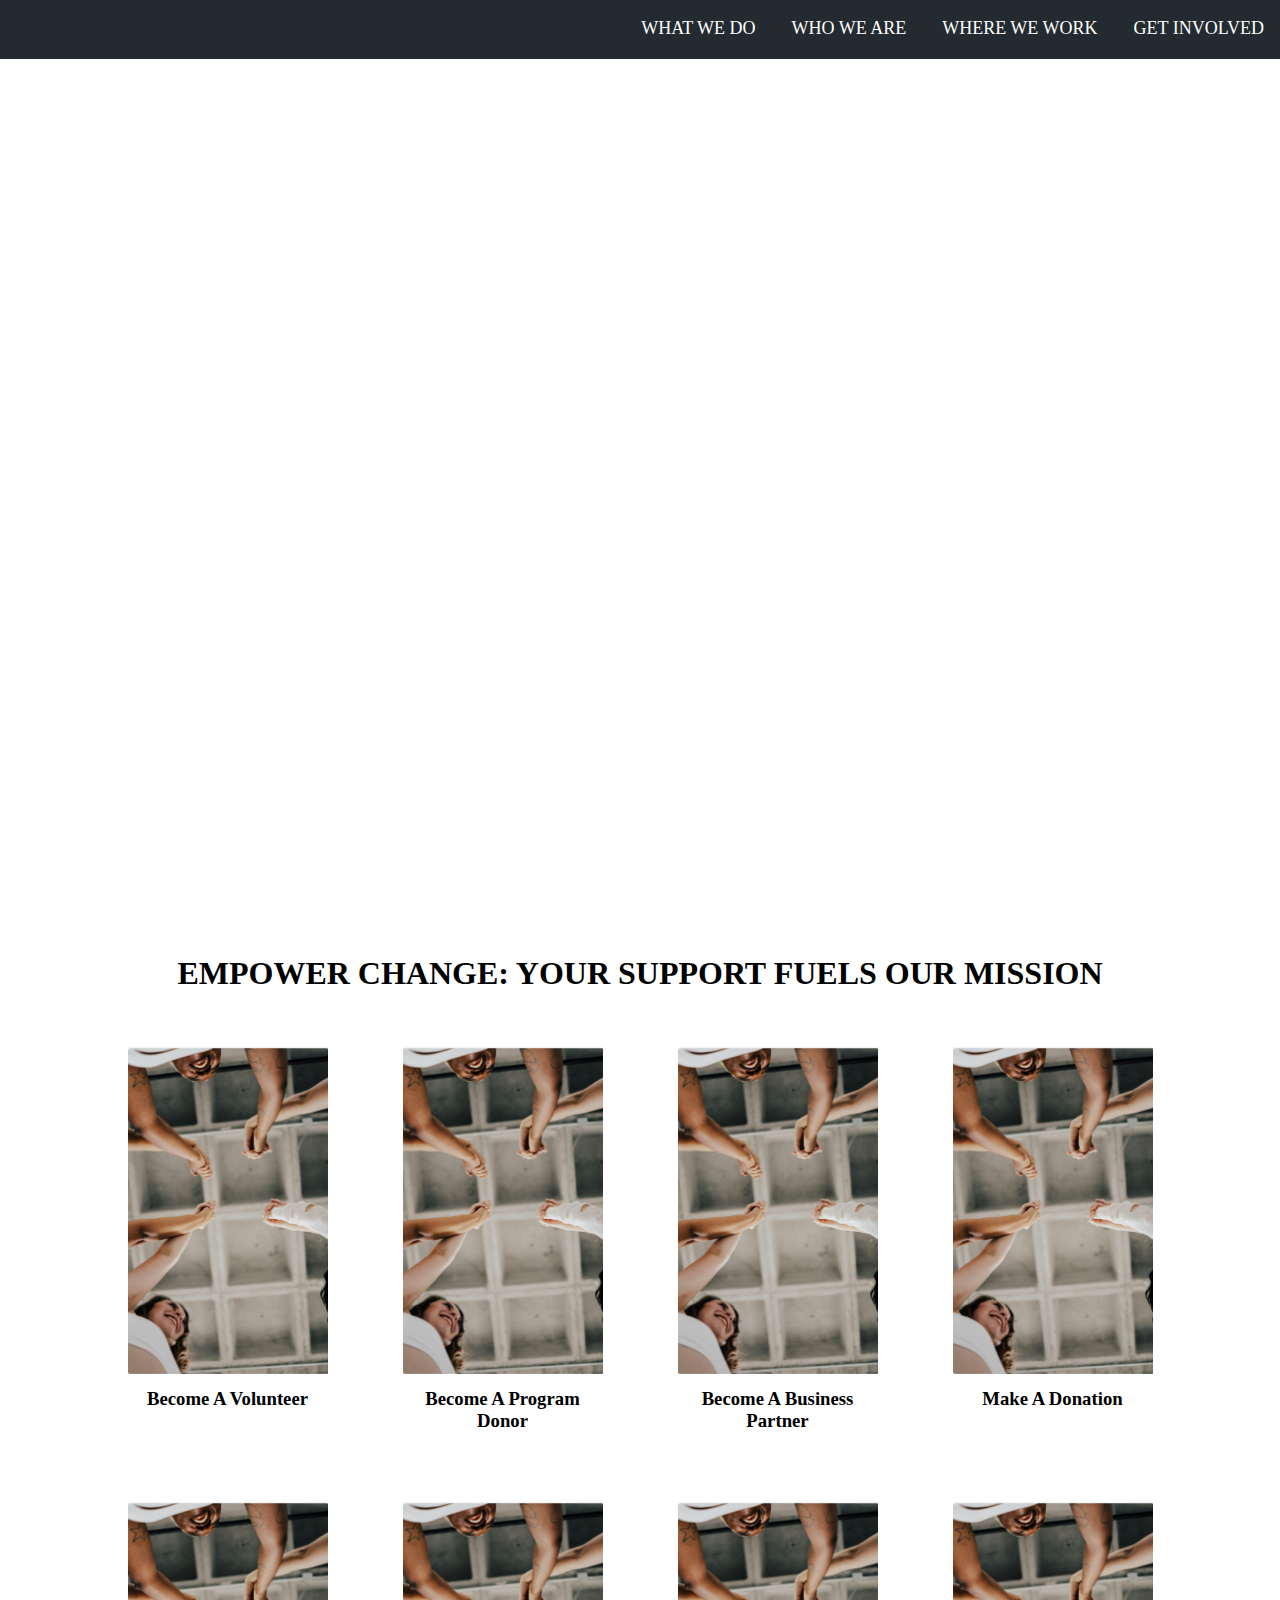
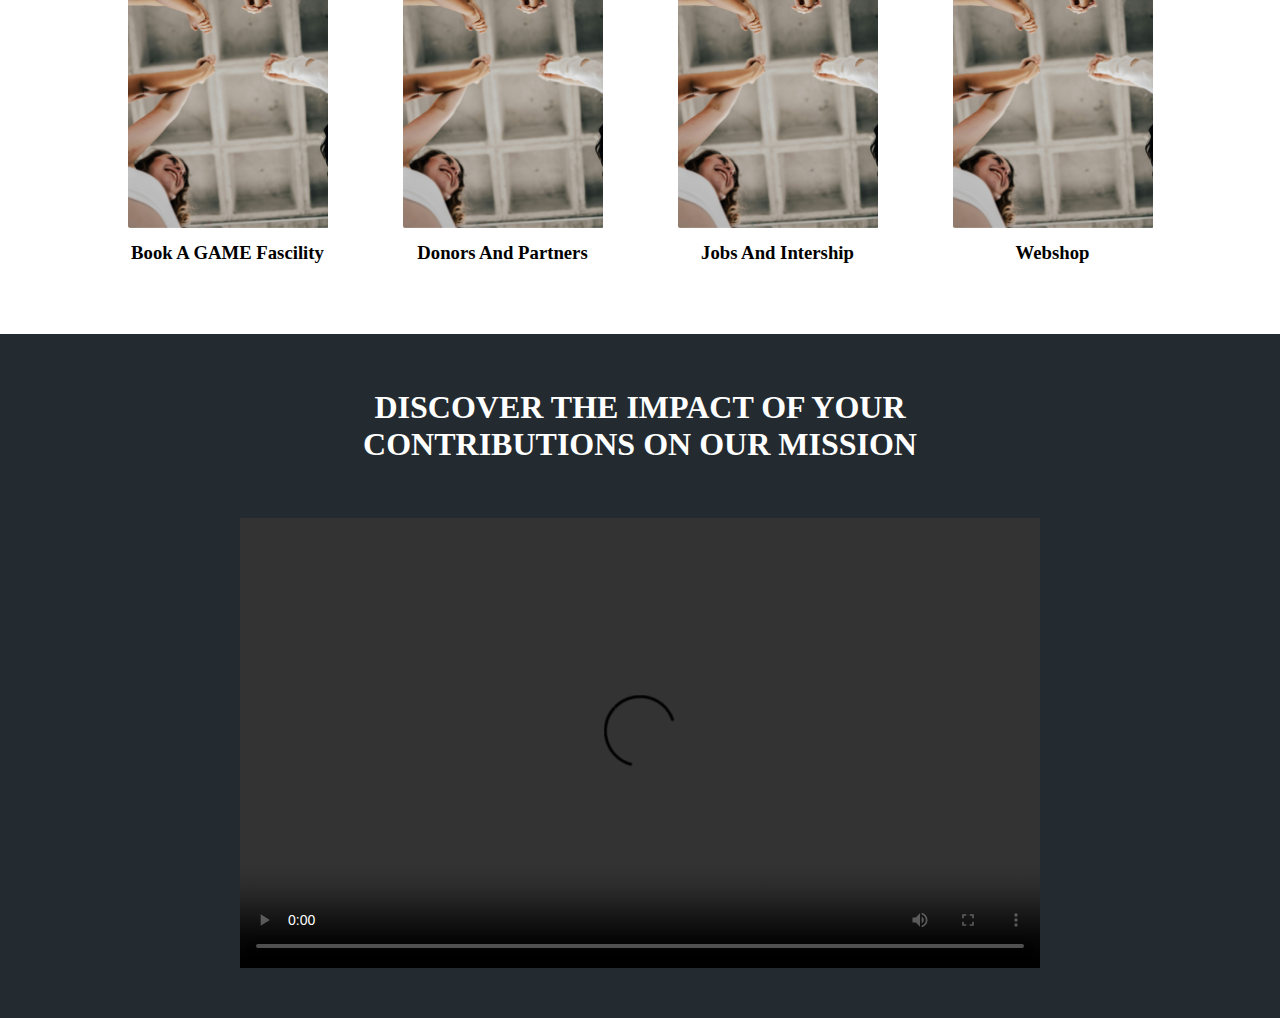
==== get-involved.html @ ceb7bb9d "kommenterer og organisering" ====
<!DOCTYPE html>
<html lang="en">
<head>
    <meta charset="UTF-8">
    <meta name="viewport" content="width=device-width, initial-scale=1.0">
    <title>Projekt 4</title>
    <link rel="stylesheet" href="styles.css">
</head>
<body>
<!--header og menubar-->
    <section class="header-bisite">
        <nav>
            <div class="nav-links" id="navLinks">
                <i class="fa fa-times"></i>
                    <ul>
                        <li><a href="index.html">WHAT WE DO</a></li>
                        <li><a>WHO WE ARE</a></li>
                        <li><a> WHERE WE WORK</a></li>
                        <li><a href="get-involved.html">GET INVOLVED</a></li>
                        
                    </ul>
           
            </div>
            <i class="fa fa-bars"></i>
        </nav>
    </section>
<!--support us-->

<h1> EMPOWER CHANGE: YOUR SUPPORT FUELS OUR MISSION</h1>

<div class="container4">

    <div class="image-wrapper">
        <a href="volunteer.html">
            <img src="img/skal-slettes.png" alt="Billede 1">
            <h3> Become A Volunteer</h3>
        </a>
    </div>
    <div class="image-wrapper">
      <img src="img/skal-slettes.png" alt="Billede 2">
      <h3> Become A Program Donor</h3>
    </div>
    <div class="image-wrapper">
      <img src="img/skal-slettes.png" alt="Billede 3">
      <h3>Become A Business Partner</h3>
    </div>
    <div class="image-wrapper">
      <img src="img/skal-slettes.png" alt="Billede 4">
      <h3>Make A Donation</h3>
    </div>
  </div>

  <div class="container4">

    <div class="image-wrapper">
      <img src="img/skal-slettes.png" alt="Billede 1">
      <h3> Book A GAME Fascility</h3>
    </div>
    <div class="image-wrapper">
      <img src="img/skal-slettes.png" alt="Billede 2">
      <h3>Donors And Partners</h3>
    </div>
    <div class="image-wrapper">
      <img src="img/skal-slettes.png" alt="Billede 3">
      <h3>Jobs And Intership</h3>
    </div>
    <div class="image-wrapper">
      <img src="img/skal-slettes.png" alt="Billede 4">
      <h3>Webshop</h3>
    </div>
  </div>

  <!--video-->

    <div class="video-box">
        <div class="text1">
            <h1>DISCOVER THE IMPACT OF YOUR CONTRIBUTIONS ON OUR MISSION</h1>
        </div> 

        <video controls autoplay loop width="800" height="450">
                  <source src="din_video.mp4" type="video/mp4">
        </video>
    </div>




</body>
---- styles.css ----
*{
    margin: 0;
    padding: 0;
}


.header {
    min-height: 100vh;
    width: 100%;
    background-image:  url(img/forsidepic.jpg);
    background-position: center;
    background-size: cover;
    position: relative;
    background-position-y: 32%; 
}  
.header-bisite {
    min-height: 100vh;
    width: 100%;
    background-image:  url(img/forsidepic.jpg);
    background-position: center;
    background-size: cover;
    position: relative;
    background-position-y: 32%; 
} 
.header-trisite {
    min-height: 100vh;
    width: 100%;
    background-image:  url(img/forsidepic.jpg);
    background-position: center;
    background-size: cover;
    position: relative;
    background-position-y: 32%; 
} 
nav{
    display: flex;
    padding: 0.8% 0 0.8% 0;
    justify-content: space-between;
    align-items: center;
    background-color: #232B30;
}
.nav-links{
    flex: 1;
    text-align: right;
}
.nav-links ul li{
    list-style: none;
    display: inline-block;
    padding: 8px 16px;
    position: relative;
}
.nav-links ul li a{
    color: white;
    text-decoration: none;
    font-size: 18px; /*--tekst-størrelse-her--*/
}
.nav-links ul li ::after{
    content:"";
    width: 0;
    height: 2px;
    background: #fff;
    display: block;
    margin: auto;
    transition: 0.5s;
}
.nav-links ul li:hover ::after{
    width: 100%;
}

.knap-box{
    width: 90%;
    color: #fff;
    position: absolute;
    top: 50%;
    left: 50%;
    transform: translate(-50%,-50%);
    text-align: center;
}
.join-us-knap{
    display: inline-block;
    text-decoration: none;
    color: white;
    border: 1px solid #232B30;
    padding: 14px 55px;
    font-size: 36px; /*--tekst-størrelse-her--*/
    background: #232B30;
    position: relative;
    cursor: pointer
}
.join-us-knap:hover{
    border: 1px solid #232B30;
    transition: 1s;
    transform: scale(1.1);
}
nav.fa{
    display: none;
}





/*--sort-kasse--*/
.container {
    width: 100%;
    height: 150px;
}
  
.sort-box {
    background-color: #232B30;
    height: 100%;
    display:inline-flex
    justify-content: center;
    align-items: center;
}
  
.grid {
    display: grid;
    grid-template-columns: repeat(4, 1fr);
    grid-gap: 2%; 
    padding: 5% 2%;
}
  
.grid-item {
    color: #fff;
    text-align: center;  
}





/*--om game--*/
.om-game{
    width: 100%;
    display: flex;
    justify-content: center;
    align-items: flex-start;
    height: 50vh;
}
  
.content {
    text-align: center;
    width: 70%;
}
  
.centered-image {
    width: 200px;
    display: block;
    margin: 20px auto 20px; 
}
  
.centered-text {
    justify-content: center;
    align-items: center;
    text-align: center;
    margin-bottom: 20px;
    
}
  
.read-more-knap{
    display: inline-block;
    text-decoration: none;
    color: white;
    border: 1px solid #232B30;
    padding: 14px 35px;
    font-size: 25px; /*--tekst-størrelse-her--*/
    background: #232B30;
    position: relative;
    cursor: pointer;
    

}
.read-more-knap:hover{
    border: 1px solid #232B30;
    transition: 1s;
    transform: scale(1.1);
}




/*--seperations-linje--*/
.separator-line {
    border-top: 2px solid #232B30;
    width: 80%;
    margin: 20px auto; /* Juster margenen efter behov */
}



/*--GAME FIGHTS FOR--*/


h1 {
  text-align: center; /* Centrerer teksten vandret */
  margin-top: 35px; /* Juster topmargenen efter behov */
  margin-bottom: 35px;

}

.container2 {
    display: flex;
    justify-content: center;
    margin-left: 90px;
    margin-right: 90px;
}
  
.image-wrapper {
    width: 80%; 
    max-width: 200px; 
    text-align: center;
    margin: 0 auto; 
}
.image-wrapper a {
    text-decoration: none;
    color: inherit; 
  }
.image-wrapper img {
    width: 100%; 
    height: auto; 
}
  
.image-wrapper h3 {
    margin-top: 10px; 
}




/*--want to support game--*/

.container3 {
    background-color: #232B30;
    text-align: center;
}
  
h1 {
    margin: 20px 0; 
    padding: 35px;
}
  
.columns {
    display: flex;
    justify-content: center; 
}
  
.column {
    flex-grow: 1; 
    display: flex;
    flex-direction: column;
}
  
.box {
    flex-grow: 1; 
    height: 100px;
    color: #fff;
    margin: 20px;
    text-align: center;
}
  
.separator {
    margin: 0 auto;
    border: none;
    width: 80%;
    border-top: 2px solid black;
}



/*--STORIES FROM GAME--*/





/*--FRIVILLIG-PAGE--*/

.container4{
    display: flex;
    justify-content: center;
    margin-left: 90px;
    margin-right: 90px;
    padding-bottom: 70px;
}
.container5{
    display: flex;
    justify-content: center;
    margin-left: 90px;
    margin-right: 90px;
    padding-bottom: 70px;
}
.image-wrapper1 {
    width: 80%; 
    max-width: 200px; 
    text-align: center;
    margin-left: 35px; 
    margin-right: 35px;
}
  
.image-wrapper1 img {
    width: 100%; 
    height: auto; 
}
  
.image-wrapper1 h3 {
    margin-top: 10px; 
}





/*--Video--*/
.video-box {
    position: relative; 
    width: 100%;
    height: 100%; 
    background-color: #232B30;
    display: flex;
    flex-direction: column;
    justify-content: center; 
    align-items: center; 
  }
  
.text1{
    width: 50%;
    color: #fff;

}
  
  video {
    max-width: 100%; 
    max-height: 80%; 
    margin-bottom: 50px;
}







/*--footer--*/
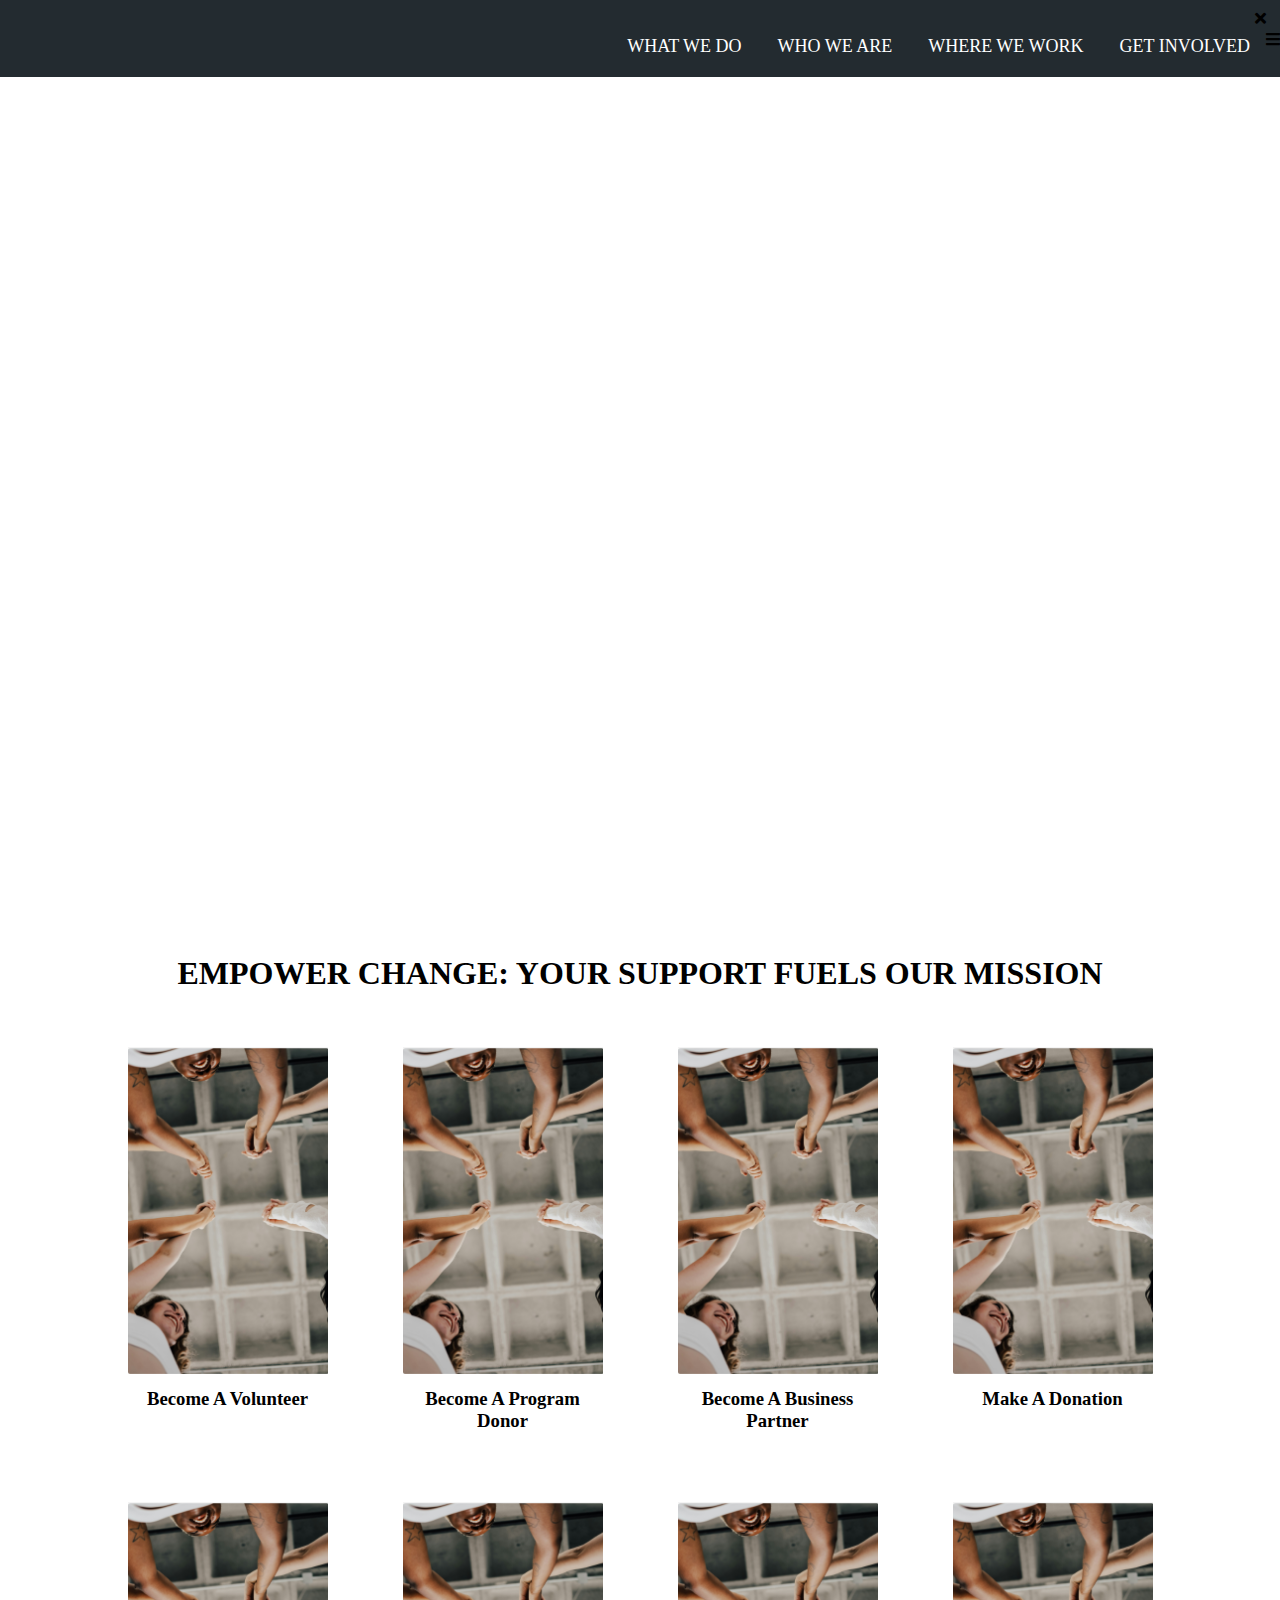
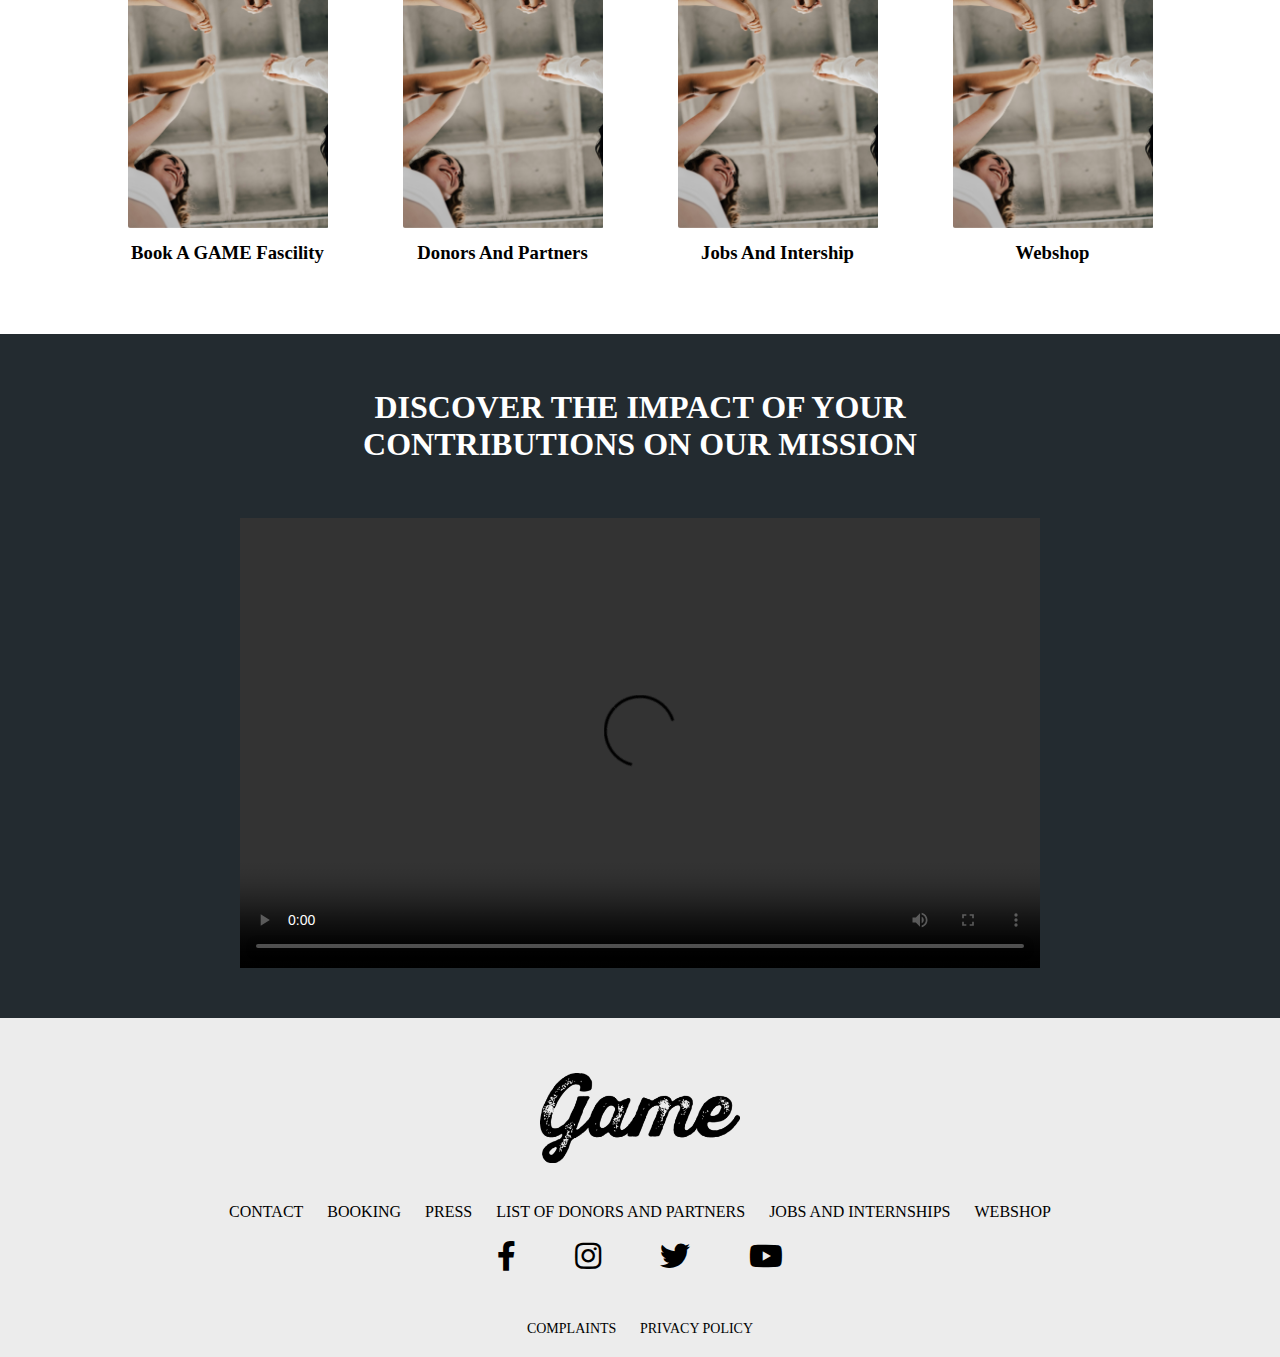
==== commit eeda2487: "tilføjelse af footer" ====
--- a/get-involved.html
+++ b/get-involved.html
@@ -4,6 +4,7 @@
     <meta charset="UTF-8">
     <meta name="viewport" content="width=device-width, initial-scale=1.0">
     <title>Projekt 4</title>
+    <link rel="stylesheet" href="https://cdnjs.cloudflare.com/ajax/libs/font-awesome/5.15.4/css/all.min.css">
     <link rel="stylesheet" href="styles.css">
 </head>
 <body>
@@ -83,6 +84,36 @@
     </div>
 
 
+<!--Footer-->
+<footer>
+  <div class="footer">
+      <img src="img/logo-black.png" alt="logo" class="centered-image">
+  </div>
+  <nav1>
+    <ul>
+      <li><a href="#">CONTACT</a></li>
+      <li><a href="#">BOOKING</a></li>
+      <li><a href="#">PRESS</a></li>
+      <li><a href="#">LIST OF DONORS AND PARTNERS</a></li>
+      <li><a href="#">JOBS AND INTERNSHIPS</a></li>
+      <li><a href="#">WEBSHOP</a></li>
+    </ul>
+  </nav1>
+
+  <div class="social-icons">
+    <a href="#"><i class="fab fa-facebook-f"></i></a>
+    <a href="#"><i class="fab fa-instagram"></i></a>
+    <a href="#"><i class="fab fa-twitter"></i></a>
+    <a href="#"><i class="fab fa-youtube"></i></a>
+  </div>
+
+  <div class="footer-text">
+    <p>COMPLAINTS <span class="spacer"></span> PRIVACY POLICY</p>
+  </div>
+
+
+</footer>
+
 
 
 </body>
--- a/styles.css
+++ b/styles.css
@@ -108,7 +108,6 @@
 .sort-box {
     background-color: #232B30;
     height: 100%;
-    display:inline-flex
     justify-content: center;
     align-items: center;
 }
@@ -267,7 +266,55 @@
 
 
 
+
+
+
+
+
+
+
+
+
+
+
+
+
+
+
+
+
+
+
+
+
 /*--STORIES FROM GAME--*/
+
+
+
+
+
+
+
+
+
+
+
+
+
+
+
+
+
+
+
+
+
+
+
+
+
+
+
 
 
 
@@ -305,6 +352,14 @@
 .image-wrapper1 h3 {
     margin-top: 10px; 
 }
+
+
+
+
+
+
+
+
 
 
 
@@ -341,3 +396,70 @@
 
 
 /*--footer--*/
+
+footer {
+    text-align: center;
+    background-color: #ECECEC;
+    padding-top: 35px;
+}
+  
+nav1 ul {
+    list-style: none;
+    padding-top: 20px;
+    margin: 0;
+}
+  
+nav1 ul li {
+    display: inline-block;
+}
+  
+nav1 ul li:not(:last-child) {
+    margin-right: 20px; 
+}
+  
+nav1 ul li a {
+    text-decoration: none;
+    color: #000; 
+}
+
+.social-icons {
+    margin-top: 20px; /* Adjust margin as needed */
+}
+  
+.social-icons a {
+    display: inline-block;
+    margin-right: 55px;
+    color: #000; 
+}
+
+.social-icons a i {
+    color: #000; 
+    font-size: 30px;
+}
+
+  
+.social-icons a:last-child {
+    margin-right: 0;
+}
+
+
+.footer-text {
+    text-align: center;
+    margin-top: 50px;
+    padding-bottom: 20px; 
+  }
+  
+  .footer-text p {
+    margin: 0;
+    font-size: 14px; /* Juster skriftstørrelsen som nødvendigt */
+  }
+  
+  .spacer {
+    margin-right: 20px; /* Juster margenen mellem ordene som nødvendigt */
+  }
+  
+
+
+
+
+
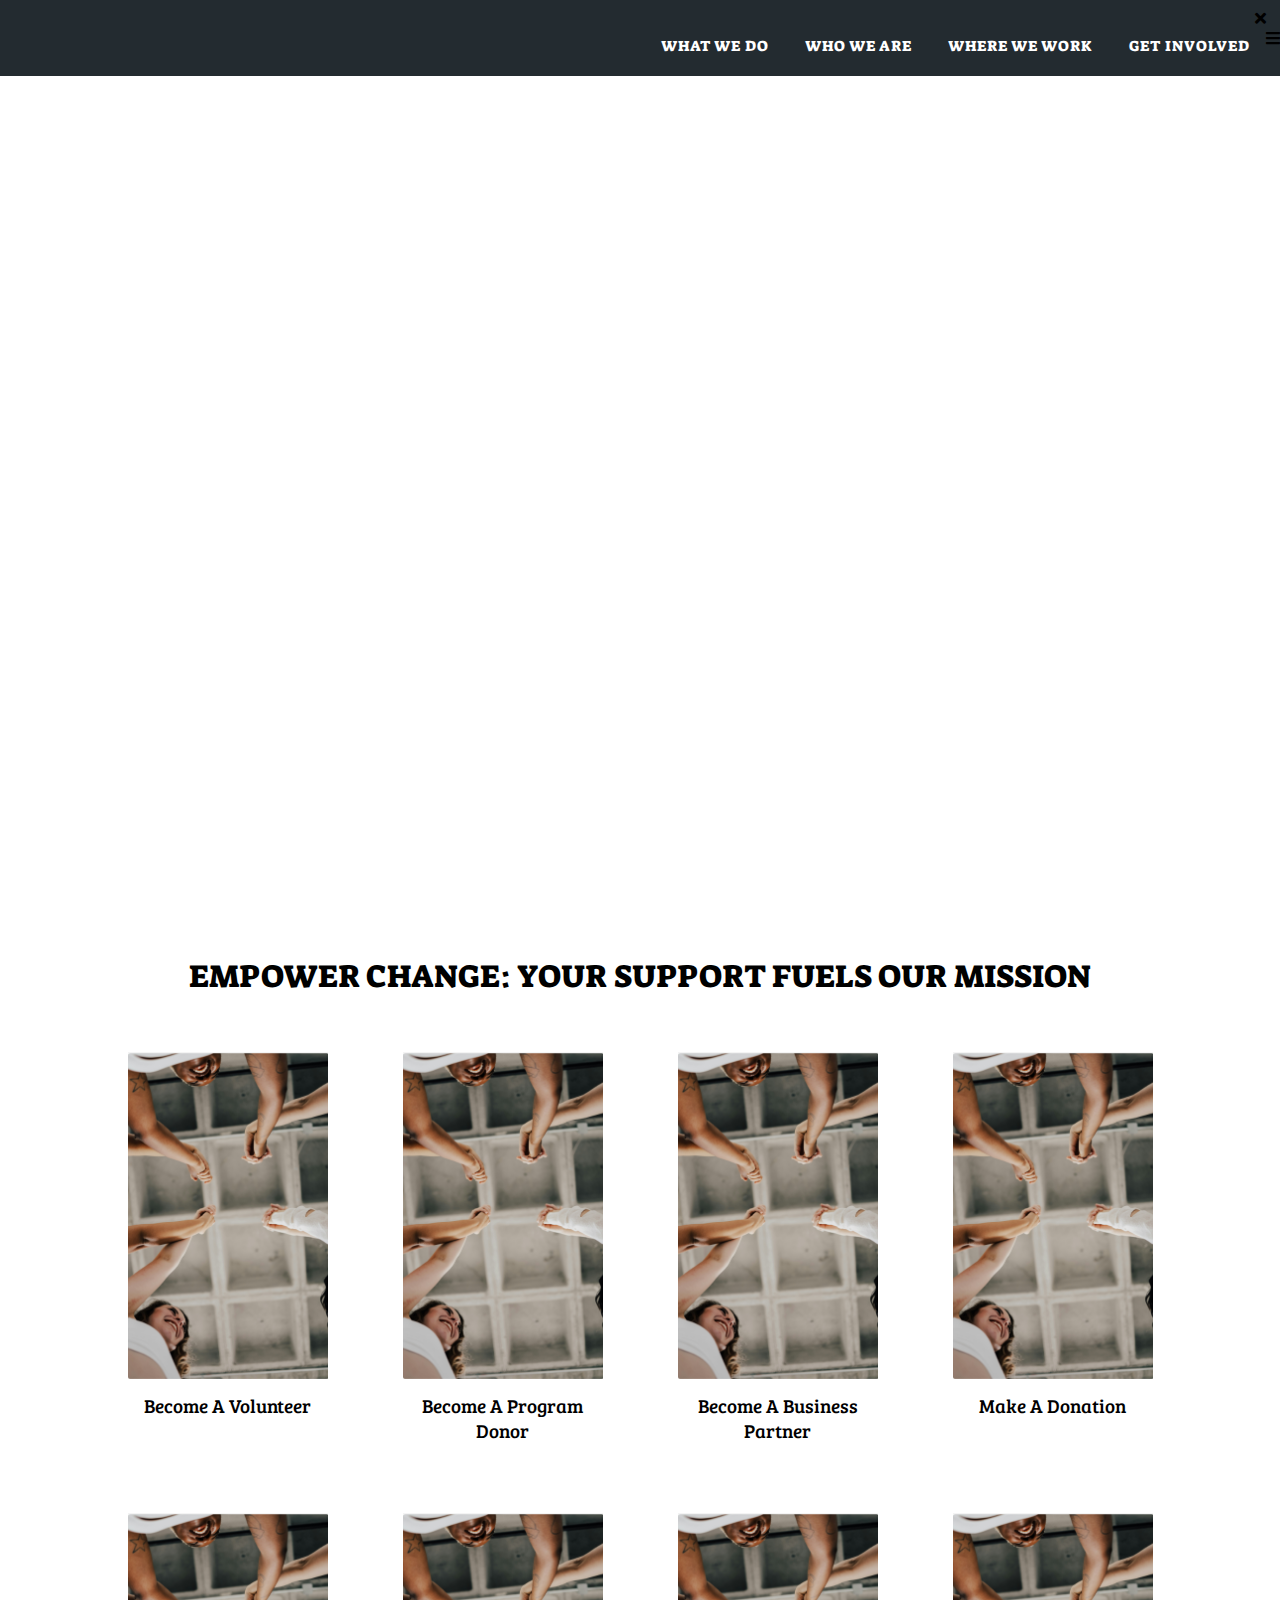
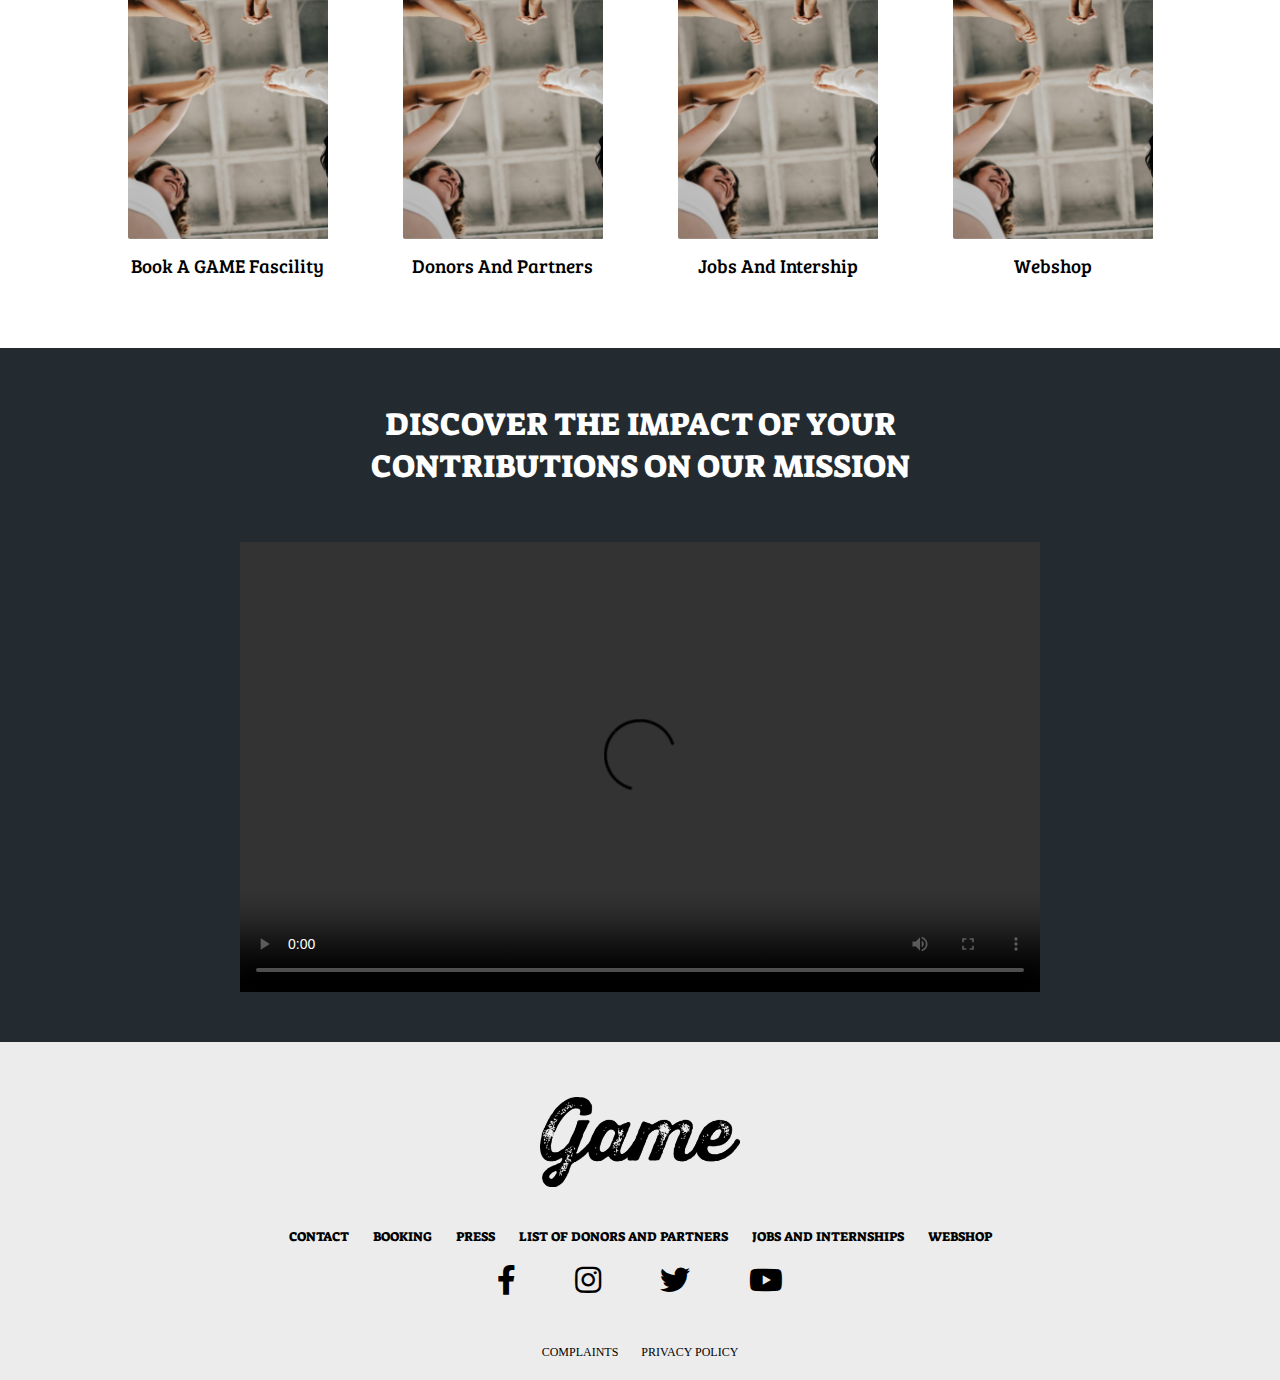
==== commit d4764e4b: "fontfamily update" ====
--- a/get-involved.html
+++ b/get-involved.html
@@ -6,6 +6,8 @@
     <title>Projekt 4</title>
     <link rel="stylesheet" href="https://cdnjs.cloudflare.com/ajax/libs/font-awesome/5.15.4/css/all.min.css">
     <link rel="stylesheet" href="styles.css">
+    <link href="https://fonts.googleapis.com/css2?family=Suez+One&display=swap" rel="stylesheet">
+    <link href="https://fonts.googleapis.com/css2?family=Bree+Serif&family=Suez+One&display=swap" rel="stylesheet">
 </head>
 <body>
 <!--header og menubar-->
--- a/styles.css
+++ b/styles.css
@@ -3,6 +3,16 @@
     padding: 0;
 }
 
+h1{
+    font-family: "Suez One", serif;
+    font-weight: 400;
+    font-style: normal;
+}
+h3 {
+    font-family: "Bree Serif", serif;
+    font-weight: 400;
+    font-style: normal;
+}
 
 .header {
     min-height: 100vh;
@@ -51,7 +61,12 @@
 .nav-links ul li a{
     color: white;
     text-decoration: none;
-    font-size: 18px; /*--tekst-størrelse-her--*/
+    font-size: 15px; /*--tekst-størrelse-her--*/
+    font-family: "Suez One", serif;
+    font-weight: 400;
+    font-style: normal;
+    letter-spacing: 1px;
+    
 }
 .nav-links ul li ::after{
     content:"";
@@ -153,6 +168,7 @@
     align-items: center;
     text-align: center;
     margin-bottom: 20px;
+    font-size: 35px;
     
 }
   
@@ -182,7 +198,8 @@
 .separator-line {
     border-top: 2px solid #232B30;
     width: 80%;
-    margin: 20px auto; /* Juster margenen efter behov */
+    margin: 130px auto; /* Juster margenen efter behov */
+    margin-bottom: 0;
 }
 
 
@@ -420,6 +437,11 @@
 nav1 ul li a {
     text-decoration: none;
     color: #000; 
+    font-family: "Suez One", serif;
+    font-weight: 400;
+    font-style: normal;
+    font-size: 13px;
+    
 }
 
 .social-icons {
@@ -451,7 +473,7 @@
   
   .footer-text p {
     margin: 0;
-    font-size: 14px; /* Juster skriftstørrelsen som nødvendigt */
+    font-size: 12px; /* Juster skriftstørrelsen som nødvendigt */
   }
   
   .spacer {
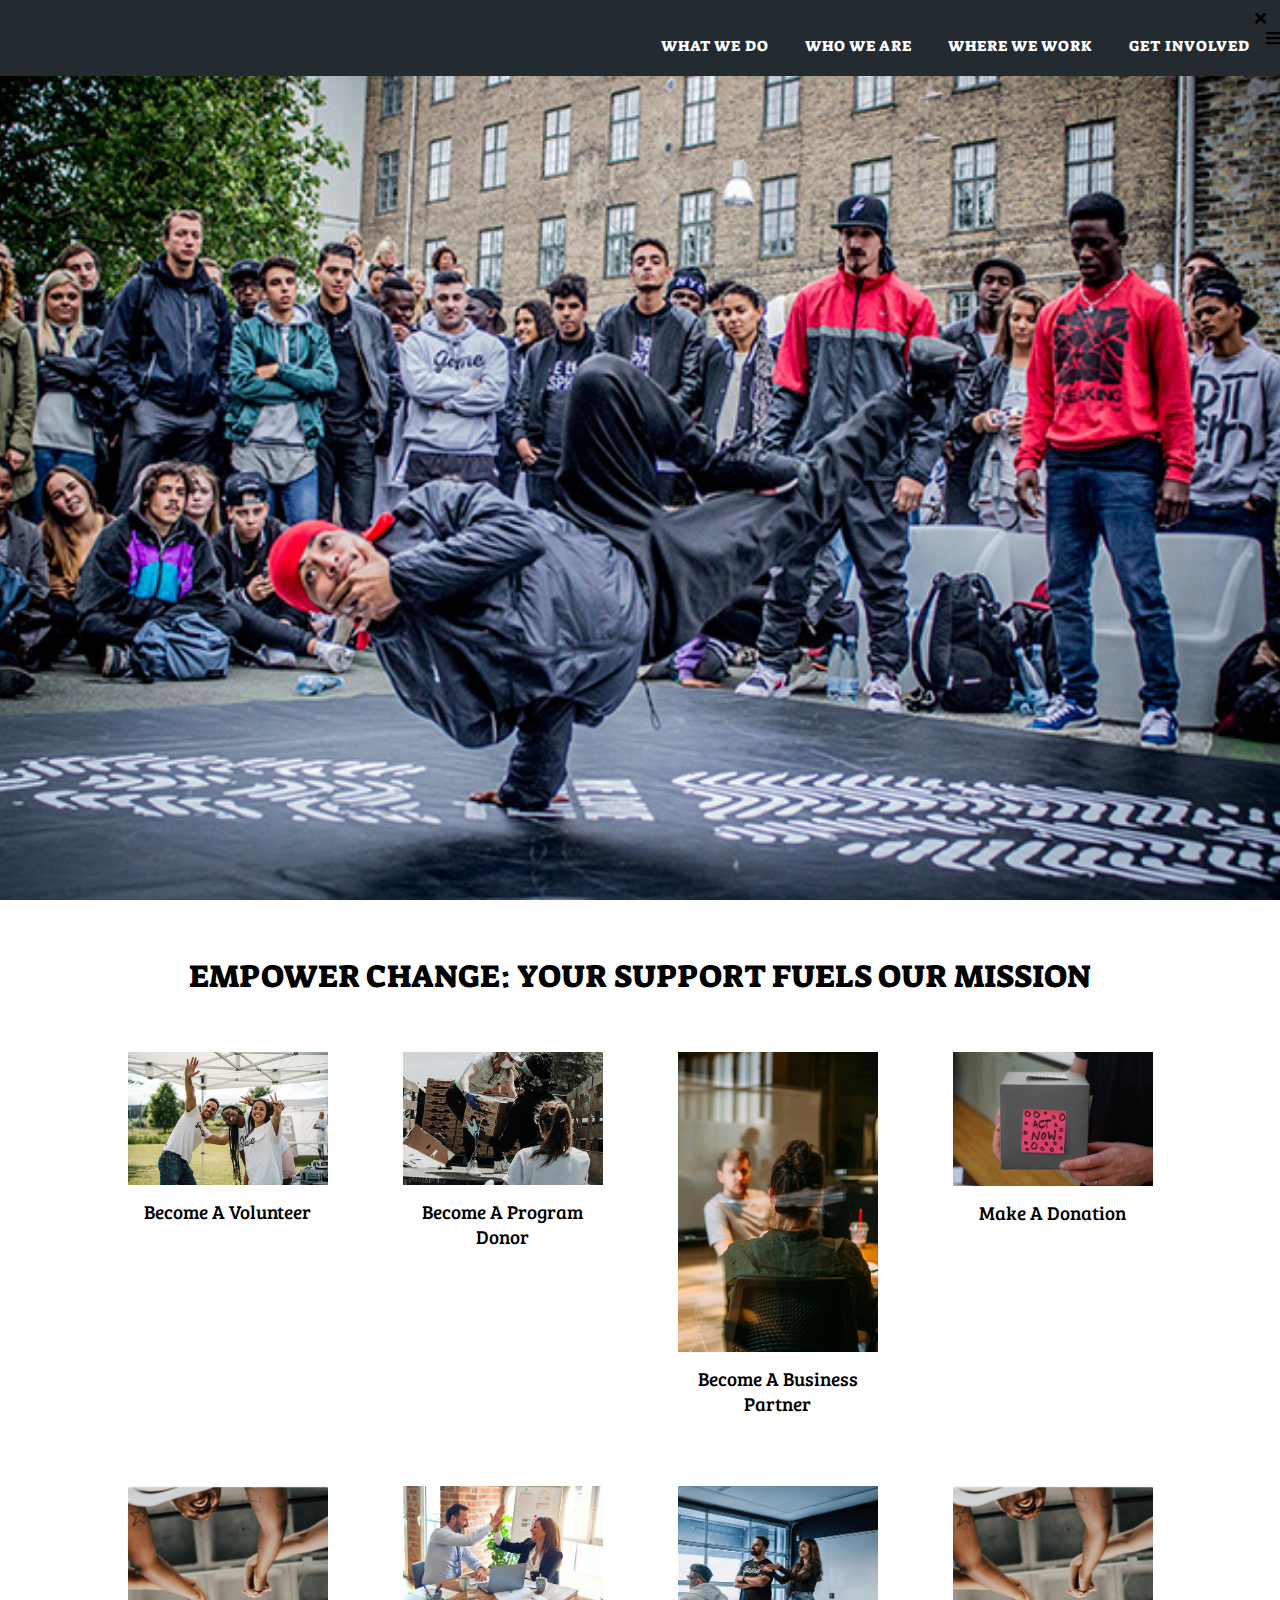
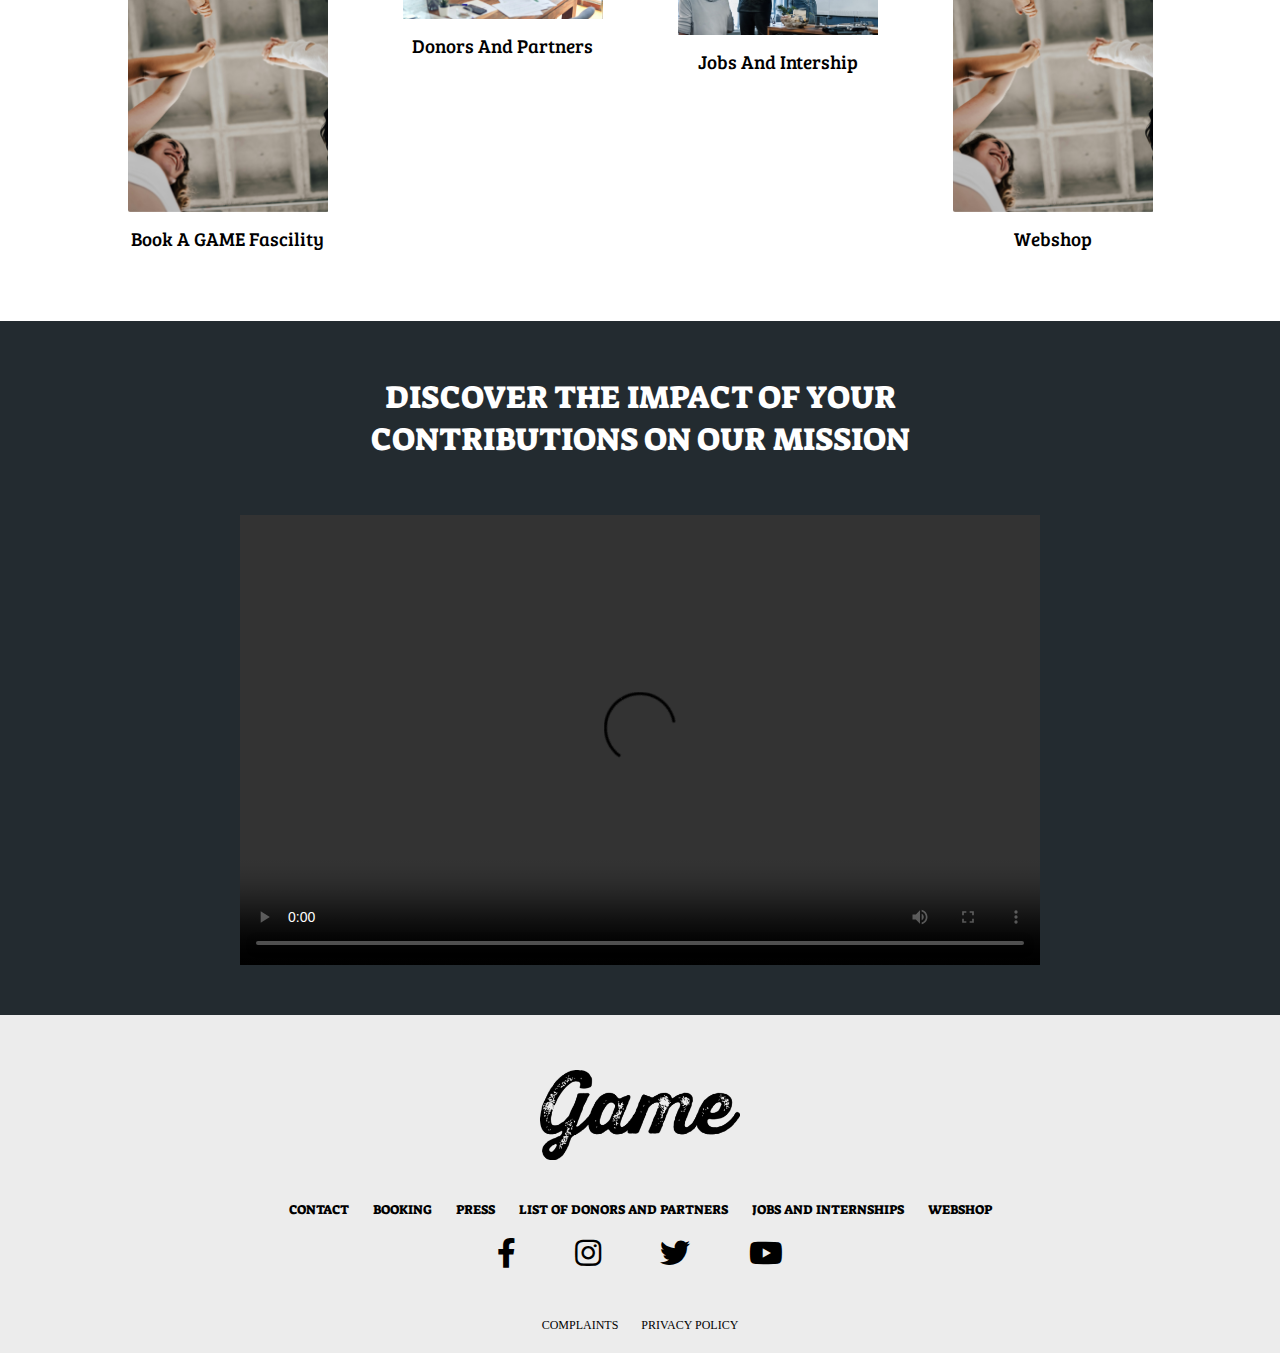
==== commit 9ab0771c: "banner images optimised" ====
--- a/get-involved.html
+++ b/get-involved.html
@@ -35,20 +35,20 @@
 
     <div class="image-wrapper">
         <a href="volunteer.html">
-            <img src="img/skal-slettes.png" alt="Billede 1">
+            <img src="img/become-volunteer.jpg" alt="Billede 1">
             <h3> Become A Volunteer</h3>
         </a>
     </div>
     <div class="image-wrapper">
-      <img src="img/skal-slettes.png" alt="Billede 2">
+      <img src="img/program-donor.jpg" alt="Billede 2">
       <h3> Become A Program Donor</h3>
     </div>
     <div class="image-wrapper">
-      <img src="img/skal-slettes.png" alt="Billede 3">
+      <img src="img/business-partner.jpg" alt="Billede 3">
       <h3>Become A Business Partner</h3>
     </div>
     <div class="image-wrapper">
-      <img src="img/skal-slettes.png" alt="Billede 4">
+      <img src="img/make-a-donation.jpg" alt="Billede 4">
       <h3>Make A Donation</h3>
     </div>
   </div>
@@ -60,11 +60,11 @@
       <h3> Book A GAME Fascility</h3>
     </div>
     <div class="image-wrapper">
-      <img src="img/skal-slettes.png" alt="Billede 2">
+      <img src="img/donors&partners.jpg" alt="Billede 2">
       <h3>Donors And Partners</h3>
     </div>
     <div class="image-wrapper">
-      <img src="img/skal-slettes.png" alt="Billede 3">
+      <img src="img/jobs&internships.jpg" alt="Billede 3">
       <h3>Jobs And Intership</h3>
     </div>
     <div class="image-wrapper">
--- a/styles.css
+++ b/styles.css
@@ -17,7 +17,7 @@
 .header {
     min-height: 100vh;
     width: 100%;
-    background-image:  url(img/forsidepic.jpg);
+    background-image:  url(img/forside-banner.jpg);
     background-position: center;
     background-size: cover;
     position: relative;
@@ -26,7 +26,7 @@
 .header-bisite {
     min-height: 100vh;
     width: 100%;
-    background-image:  url(img/forsidepic.jpg);
+    background-image:  url(img/get-involved-banner.jpg);
     background-position: center;
     background-size: cover;
     position: relative;
@@ -35,7 +35,7 @@
 .header-trisite {
     min-height: 100vh;
     width: 100%;
-    background-image:  url(img/forsidepic.jpg);
+    background-image:  url(img/become-volunteer-banner.jpg);
     background-position: center;
     background-size: cover;
     position: relative;
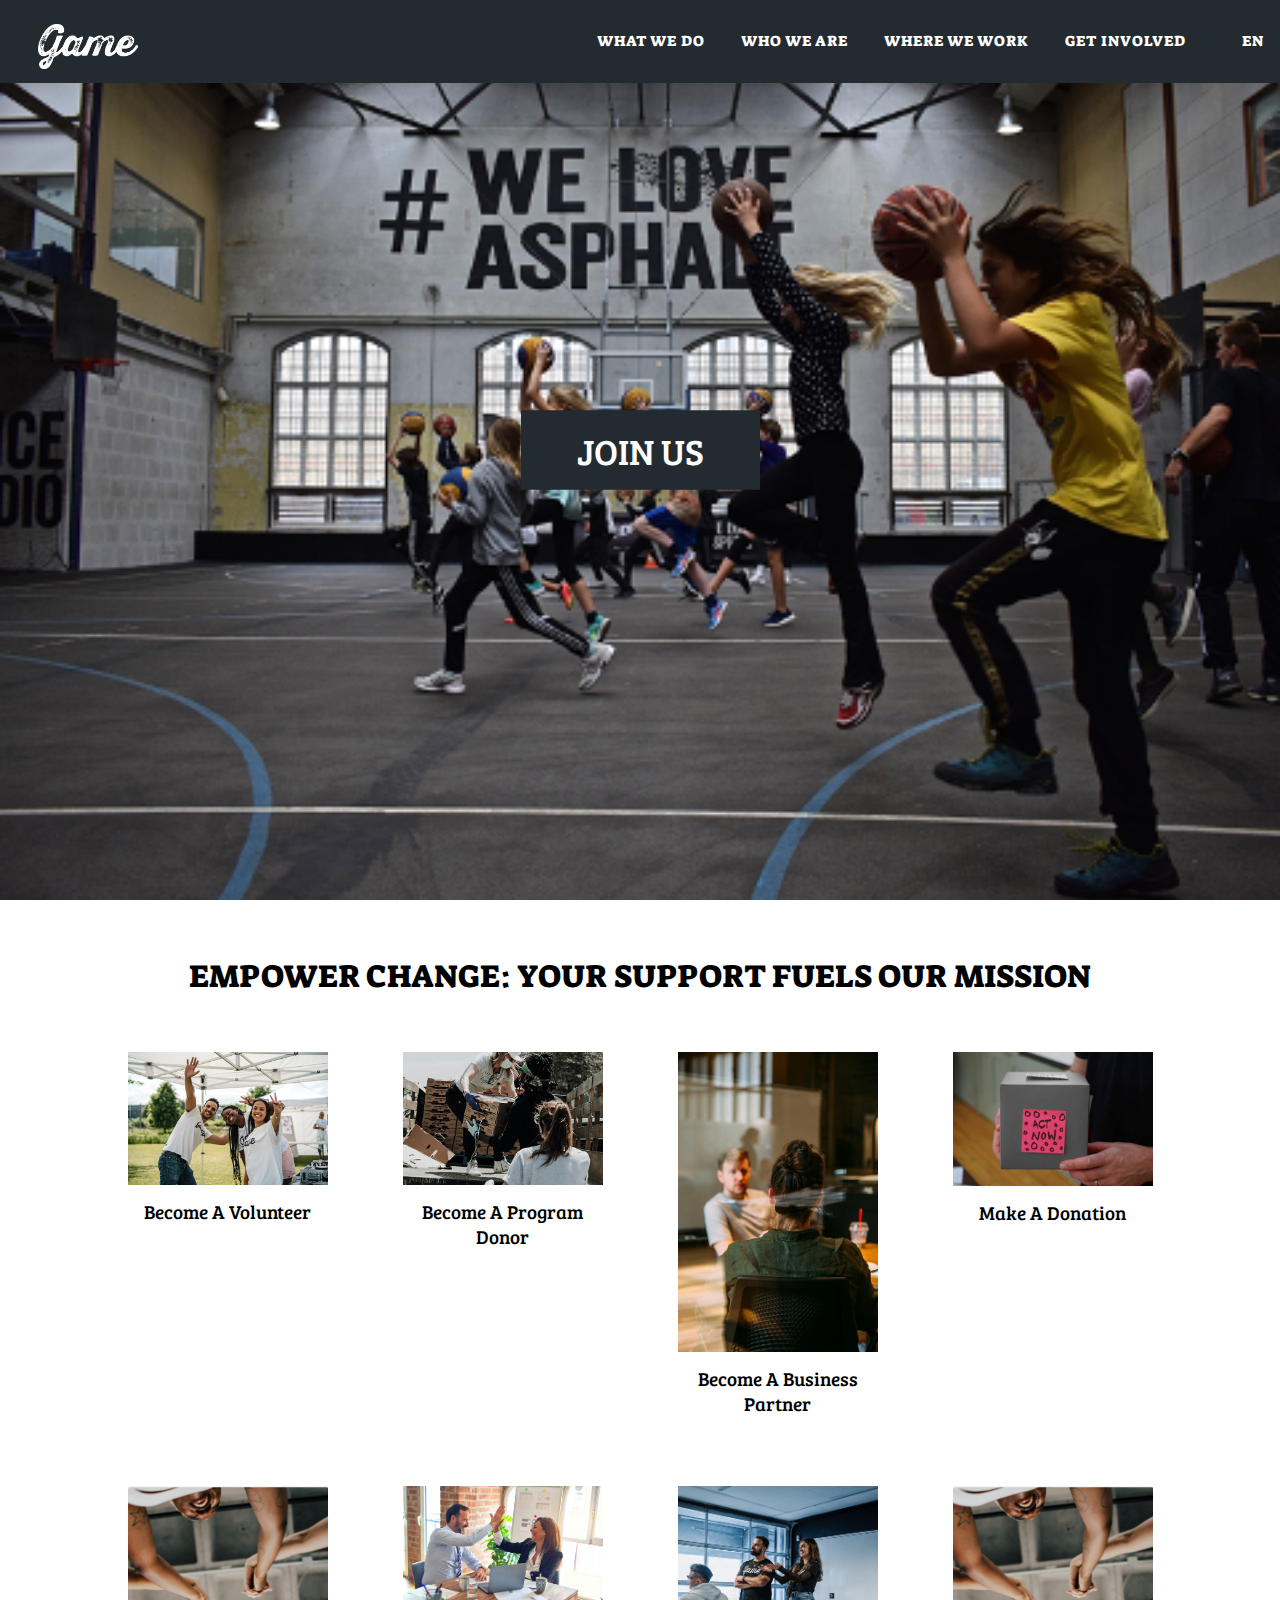
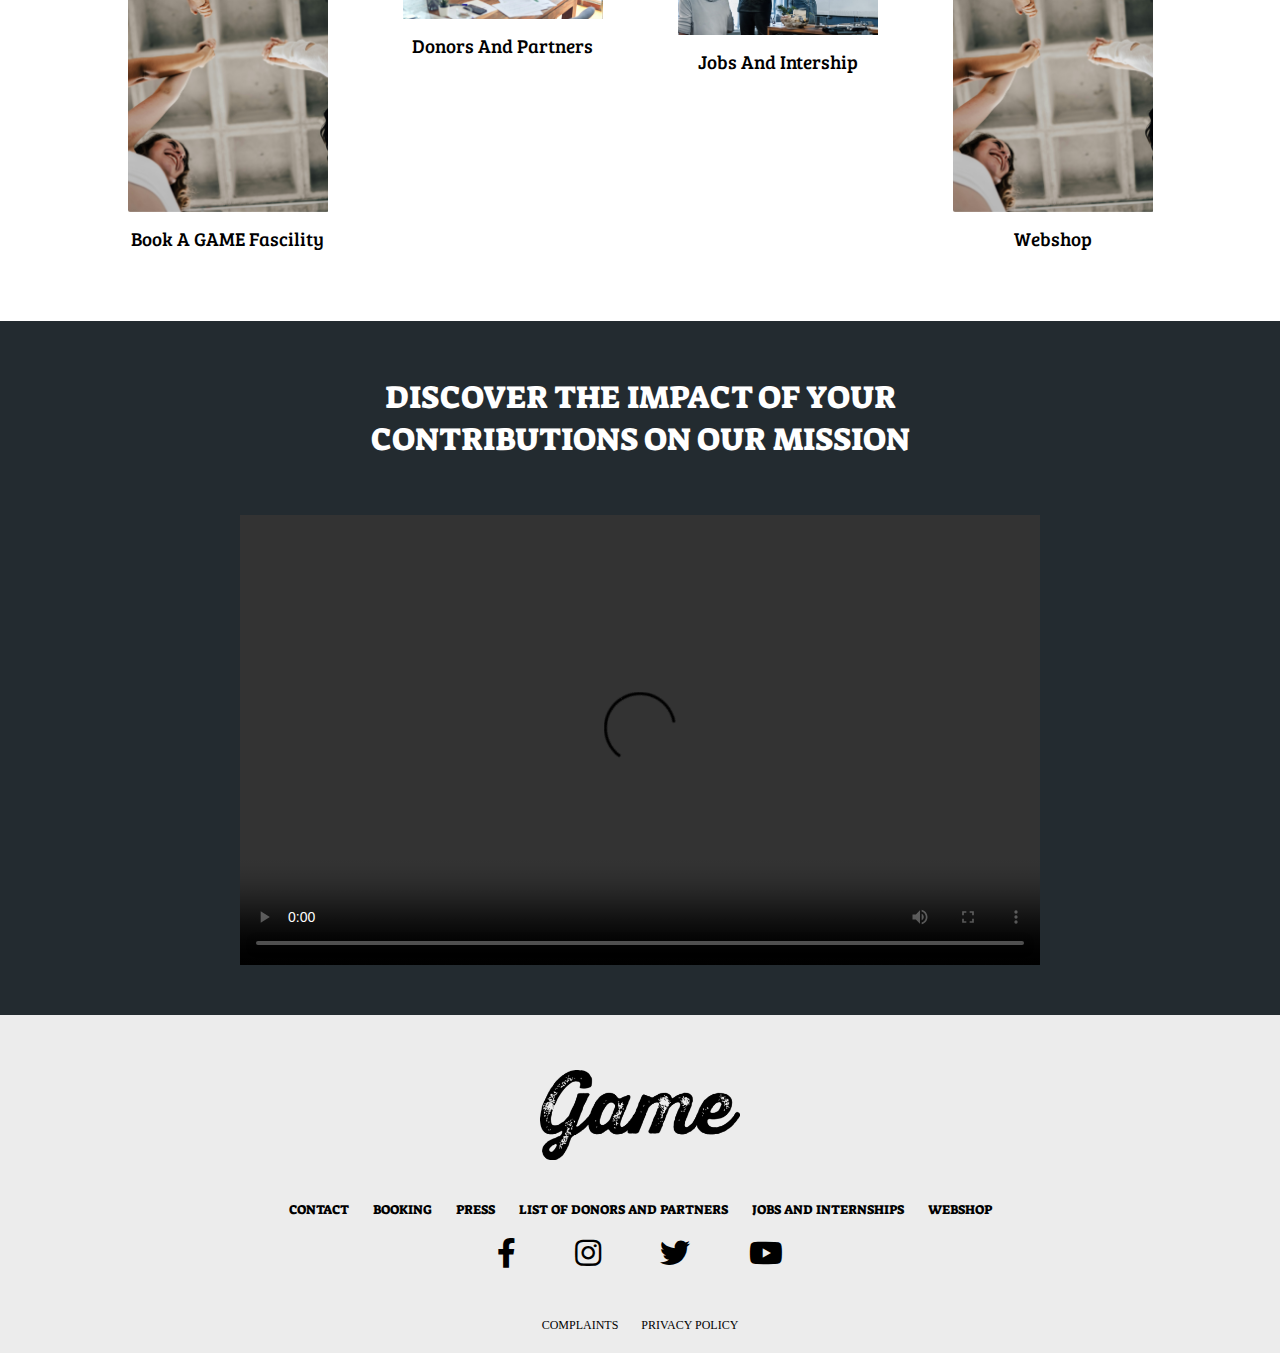
==== commit d1b5390e: "responsiv menubar" ====
--- a/get-involved.html
+++ b/get-involved.html
@@ -8,25 +8,35 @@
     <link rel="stylesheet" href="styles.css">
     <link href="https://fonts.googleapis.com/css2?family=Suez+One&display=swap" rel="stylesheet">
     <link href="https://fonts.googleapis.com/css2?family=Bree+Serif&family=Suez+One&display=swap" rel="stylesheet">
+    <script src="menu.js" defer></script>
 </head>
 <body>
 <!--header og menubar-->
-    <section class="header-bisite">
-        <nav>
-            <div class="nav-links" id="navLinks">
-                <i class="fa fa-times"></i>
-                    <ul>
-                        <li><a href="index.html">WHAT WE DO</a></li>
-                        <li><a>WHO WE ARE</a></li>
-                        <li><a> WHERE WE WORK</a></li>
-                        <li><a href="get-involved.html">GET INVOLVED</a></li>
-                        
-                    </ul>
-           
-            </div>
-            <i class="fa fa-bars"></i>
-        </nav>
-    </section>
+<section class="header-bisite">
+  <nav>
+    <div>
+      <a href="index.html">
+        <img src="./img/logo-white.png" alt="logo-white" class="logo-1">
+      </a>
+      <i class="fa fa-times" id="closeBtn"></i>
+    </div>
+    <div class="nav-links" id="navLinks">
+
+      <ul>
+        <li><a href="index.html">WHAT WE DO</a></li>
+        <li><a>WHO WE ARE</a></li>
+        <li><a> WHERE WE WORK</a></li>
+        <li><a href="get-involved.html">GET INVOLVED</a></li>  
+        <li><a class="languagebutton">EN</a></li>
+      </ul>
+    </div>
+    <i class="fa fa-bars" id="openBtn"></i>
+  </nav>
+  <div class="knap-box">
+    <a href="get-involved.html" class="join-us-knap">JOIN US</a>
+  </div>
+</section>
+
 <!--support us-->
 
 <h1> EMPOWER CHANGE: YOUR SUPPORT FUELS OUR MISSION</h1>
--- a/styles.css
+++ b/styles.css
@@ -26,7 +26,7 @@
 .header-bisite {
     min-height: 100vh;
     width: 100%;
-    background-image:  url(img/get-involved-banner.jpg);
+    background-image:  url(img/get-involved-banner.png);
     background-position: center;
     background-size: cover;
     position: relative;
@@ -51,6 +51,9 @@
 .nav-links{
     flex: 1;
     text-align: right;
+ 
+    top: 0;
+    right: 0;
 }
 .nav-links ul li{
     list-style: none;
@@ -58,6 +61,7 @@
     padding: 8px 16px;
     position: relative;
 }
+
 .nav-links ul li a{
     color: white;
     text-decoration: none;
@@ -99,7 +103,11 @@
     font-size: 36px; /*--tekst-størrelse-her--*/
     background: #232B30;
     position: relative;
-    cursor: pointer
+    cursor: pointer;
+    font-family: "Bree Serif", serif;
+    font-weight: 400;
+    font-style: normal;
+
 }
 .join-us-knap:hover{
     border: 1px solid #232B30;
@@ -109,8 +117,60 @@
 nav.fa{
     display: none;
 }
-
-
+.logo-1{
+    max-width: 100px;
+    height: auto;
+    margin-left: 3vw;
+    margin-top: 10%;
+}
+.languagebutton{
+    margin-left: 20px;
+}
+
+/* Tilføj styling til burger-menuen og "x" knappen */
+#openBtn {
+    display: none;
+    cursor: pointer;
+    color: white;
+    font-size: 24px;
+    margin-right: 20px;
+  }
+#closeBtn {
+    display: none;
+    position: absolute;
+    top: 10px;
+    right: 10px;
+    cursor: pointer;
+    color: white;
+    font-size: 24px;
+}
+  
+  /* Tilføj medieforespørgsler til at vise og skjule burger-menuen og "x" knappen */
+  @media only screen and (max-width: 767px) {
+    .nav-links {
+      display: none;
+      position: absolute;
+      top: 12%;
+      left: 0;
+      width: 100%;
+      background-color: #232B30;
+      text-align: center;
+    }
+  
+    #openBtn {
+      display: block;
+    }
+  
+    .nav-open #openBtn {
+        display: none;
+      }
+      
+    .nav-links ul li {
+      display: block;
+      padding: 10px;
+    }
+}
+  
 
 
 
@@ -182,6 +242,9 @@
     background: #232B30;
     position: relative;
     cursor: pointer;
+    font-family: "Bree Serif", serif;
+    font-weight: 400;
+    font-style: normal;
     
 
 }
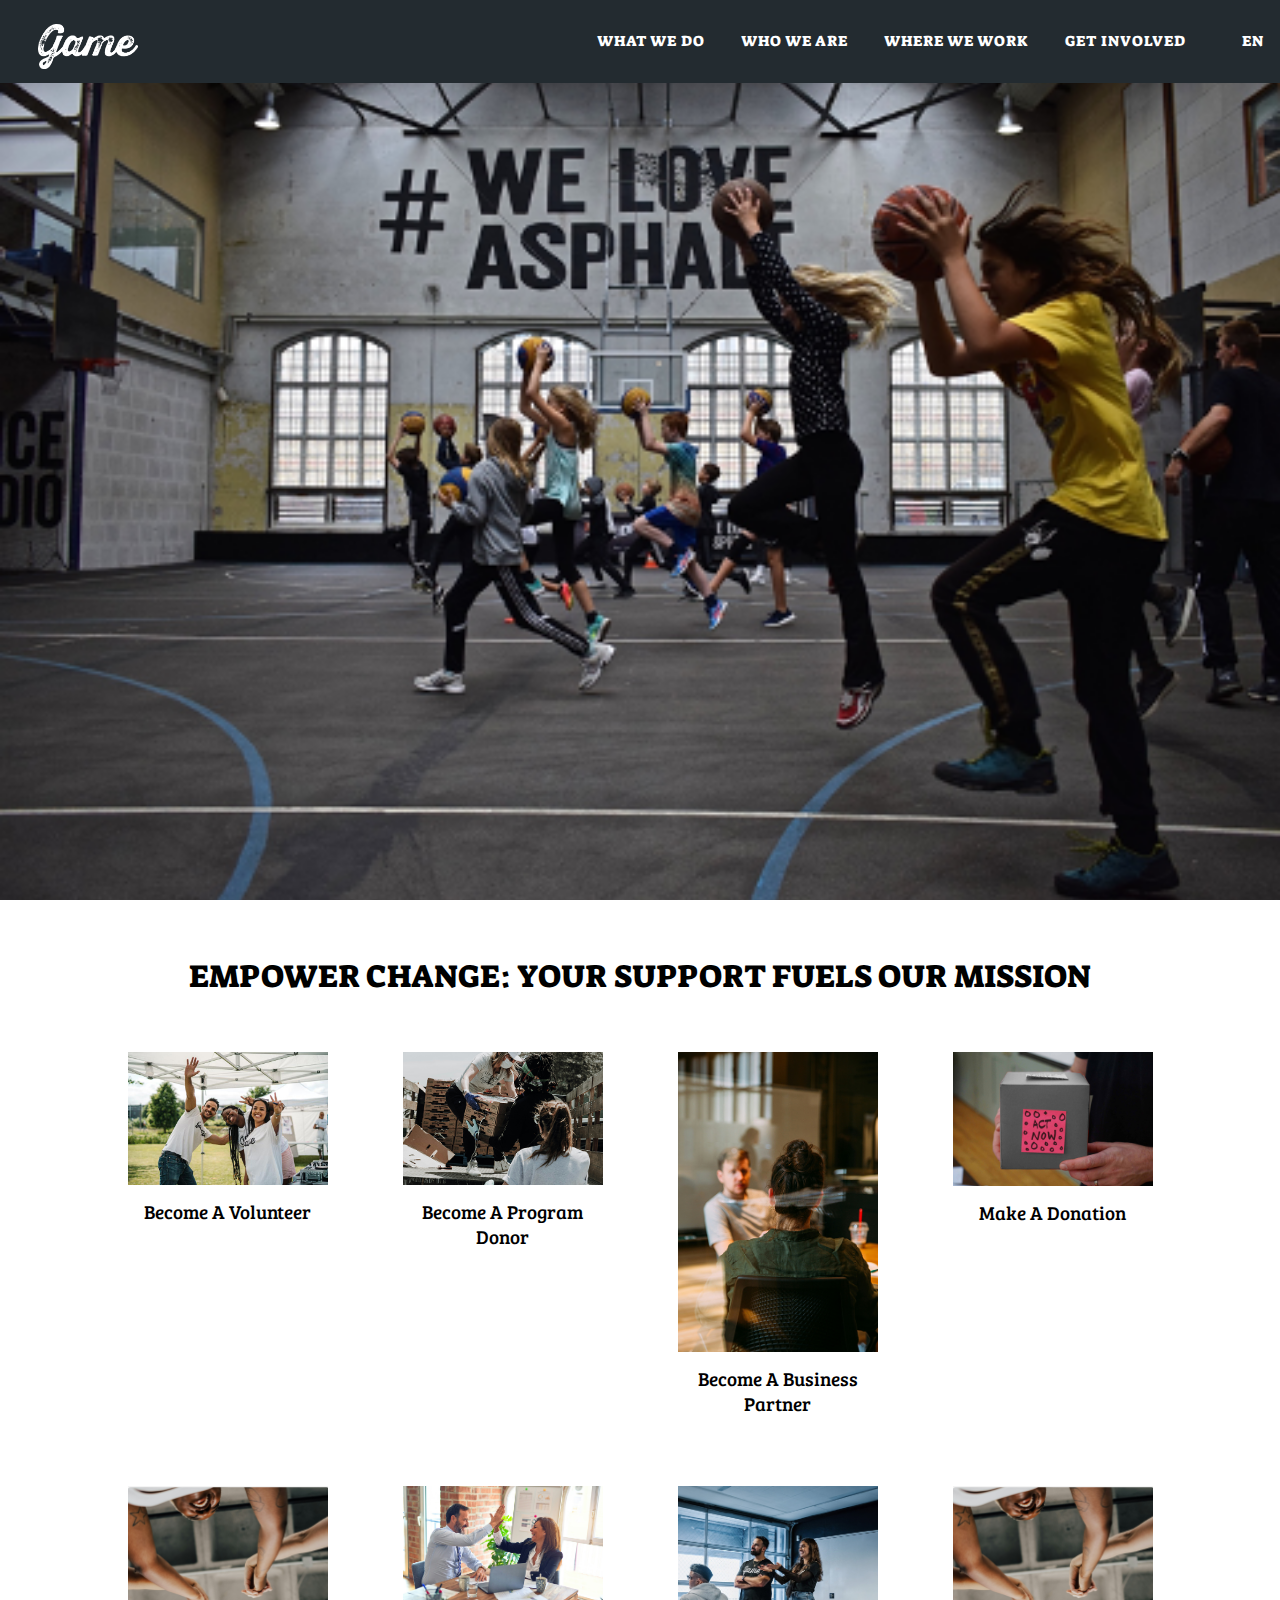
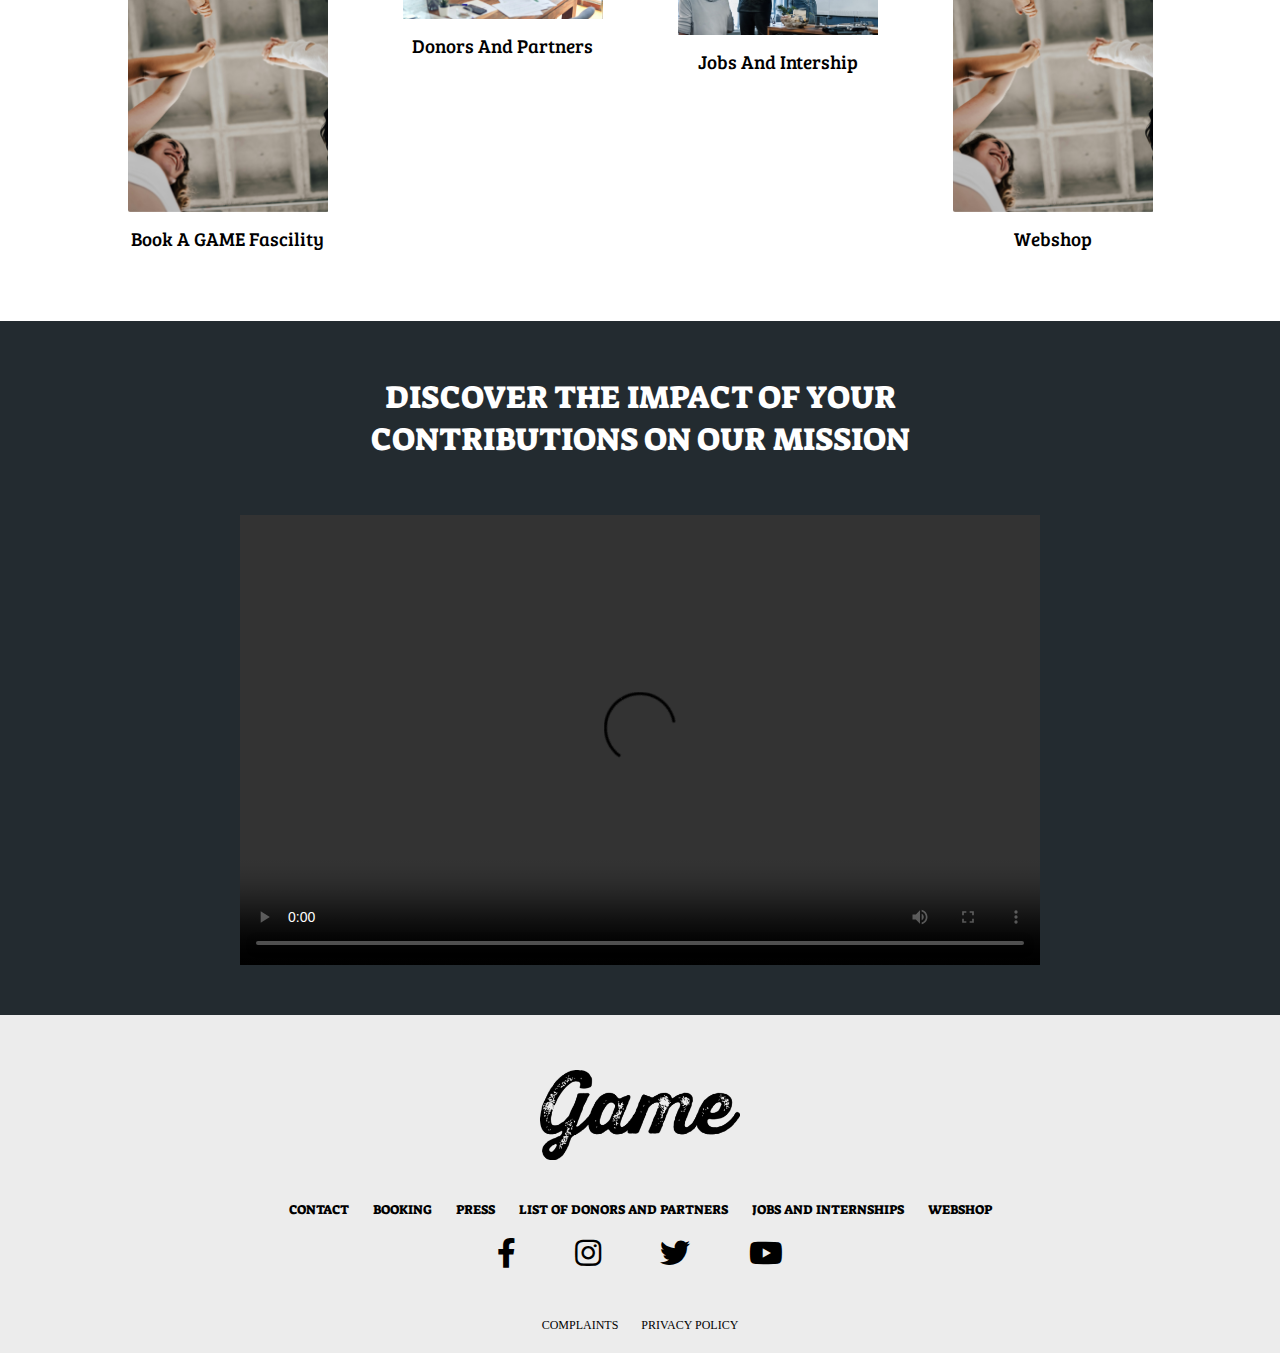
==== commit 39f0af5a: "justeringer" ====
--- a/get-involved.html
+++ b/get-involved.html
@@ -32,9 +32,7 @@
     </div>
     <i class="fa fa-bars" id="openBtn"></i>
   </nav>
-  <div class="knap-box">
-    <a href="get-involved.html" class="join-us-knap">JOIN US</a>
-  </div>
+
 </section>
 
 <!--support us-->
--- a/styles.css
+++ b/styles.css
@@ -126,6 +126,19 @@
 .languagebutton{
     margin-left: 20px;
 }
+.slogan{
+    position: relative;
+    top: 80px; 
+    left: 50%; 
+    transform: translate(-50%, -50%); 
+    width: 90%; 
+    max-width: 370px;
+    height: auto;
+    padding: 60px;
+    text-align: center;
+}
+
+
 
 /* Tilføj styling til burger-menuen og "x" knappen */
 #openBtn {
@@ -177,7 +190,8 @@
 /*--sort-kasse--*/
 .container {
     width: 100%;
-    height: 150px;
+    height: 140px;
+    overflow:hidden;
 }
   
 .sort-box {
@@ -191,15 +205,38 @@
     display: grid;
     grid-template-columns: repeat(4, 1fr);
     grid-gap: 2%; 
-    padding: 5% 2%;
+    padding: 2% 2%;
 }
   
 .grid-item {
     color: #fff;
-    text-align: center;  
-}
-
-
+    text-align: center;
+    
+}
+.map-icon-white{
+    width: 50%;
+    max-width: 70px;
+    height: auto;
+    margin-top: 2%;
+}
+.partners-icon-white{
+    width: 50%;
+    max-width: 70px;
+    height: auto;
+    margin-top: 2%;
+}
+.memebers-icon-white{
+    width: 50%;
+    max-width: 70px;
+    height: auto;
+    margin-top: 2%;
+}
+.award-white{
+    width: 50%;
+    height: auto;
+    max-width: 70px;
+    margin-top: 2%;
+}
 
 
 
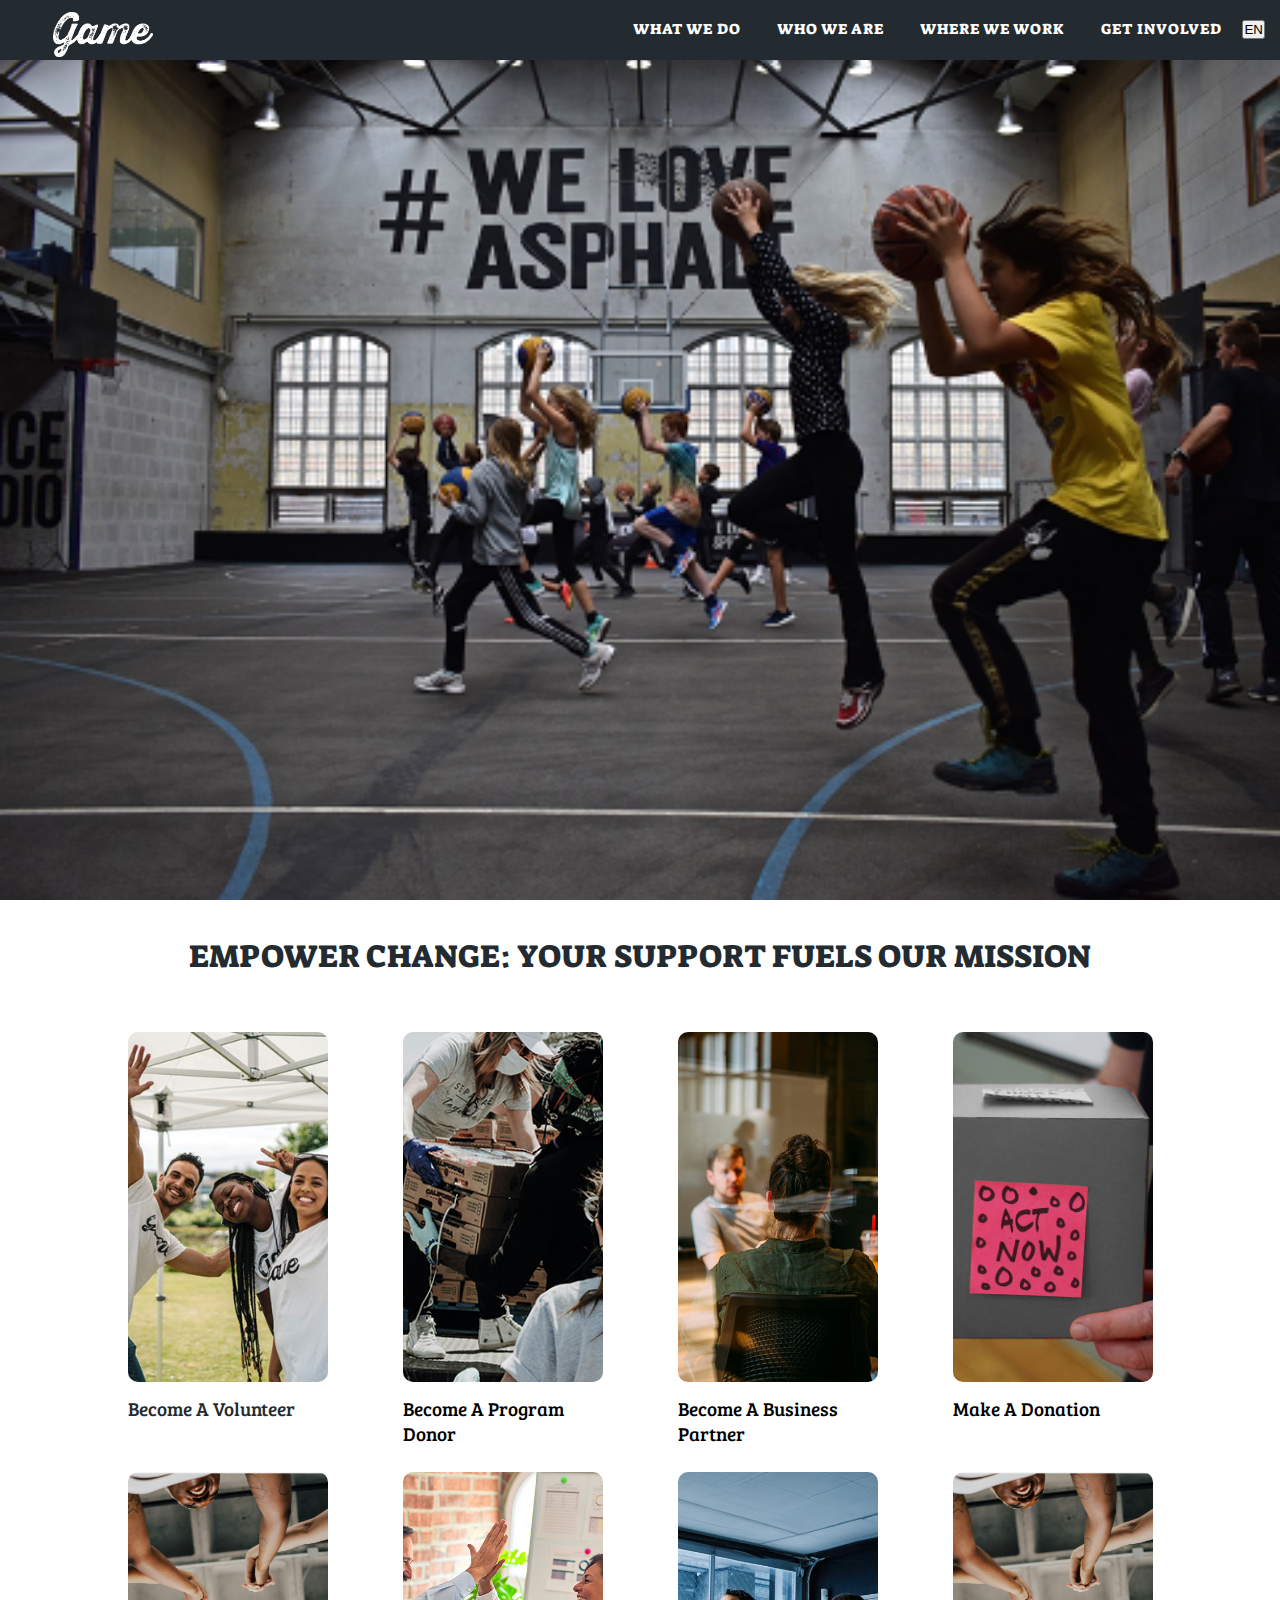
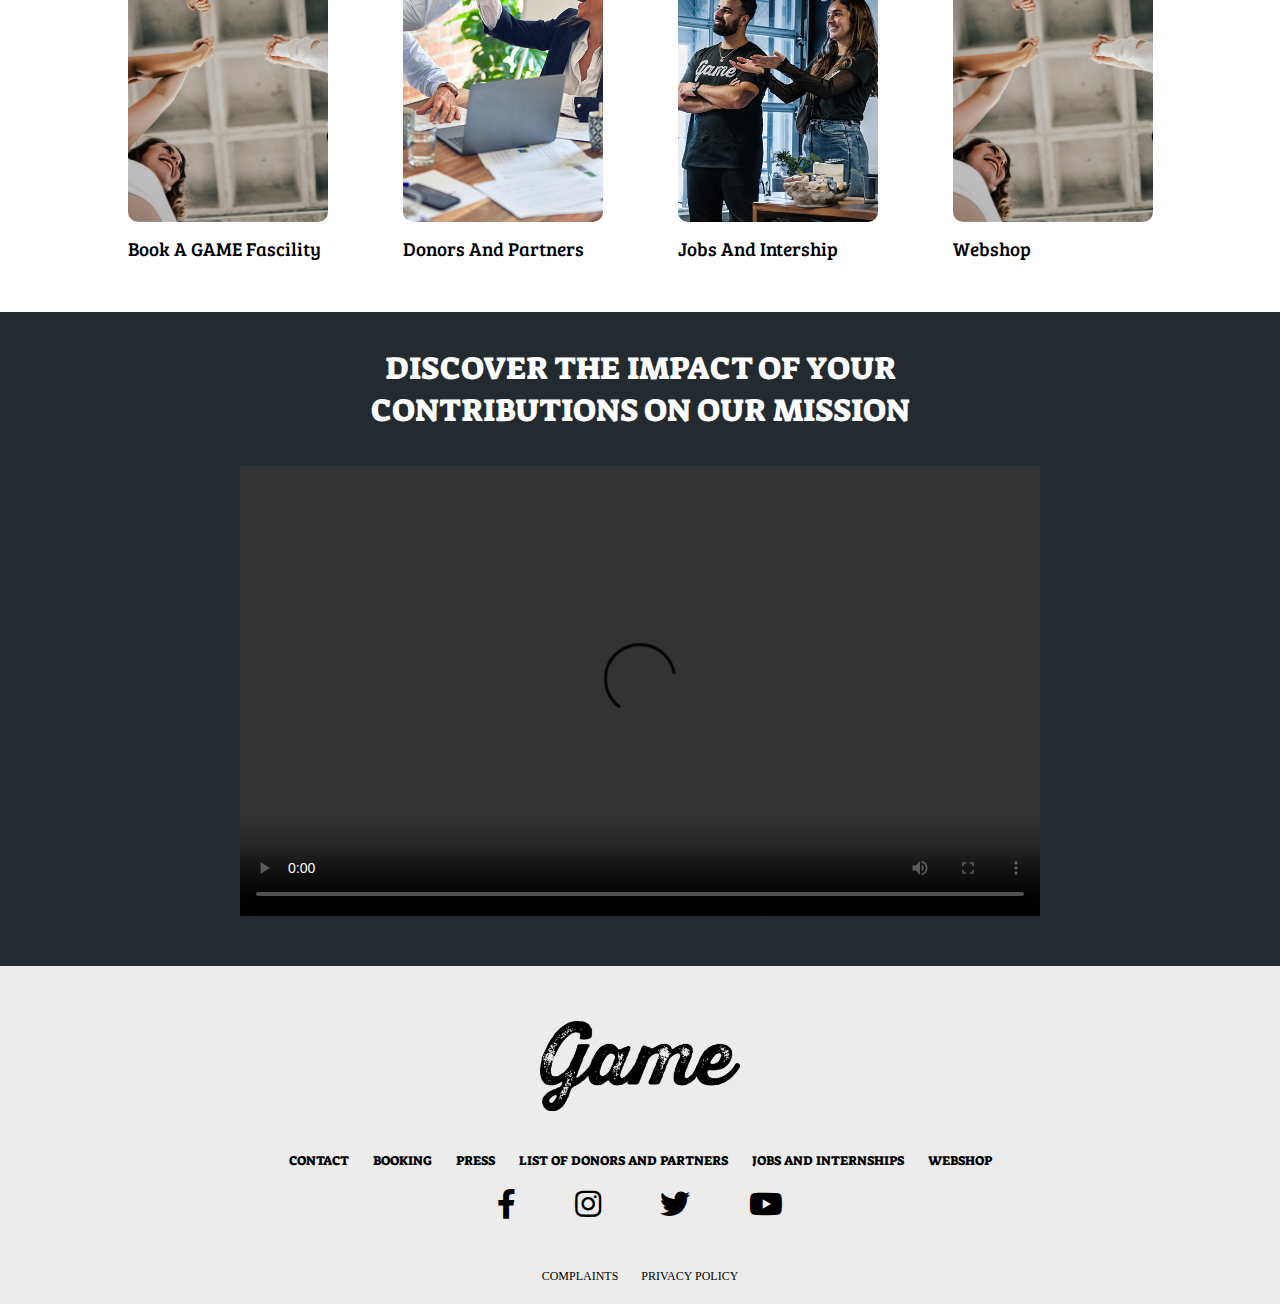
==== commit 0dcc560a: "updates på bi/trisited" ====
--- a/get-involved.html
+++ b/get-involved.html
@@ -1,6 +1,6 @@
 <!DOCTYPE html>
 <html lang="en">
-<head>
+  <head>
     <meta charset="UTF-8">
     <meta name="viewport" content="width=device-width, initial-scale=1.0">
     <title>Projekt 4</title>
@@ -8,44 +8,52 @@
     <link rel="stylesheet" href="styles.css">
     <link href="https://fonts.googleapis.com/css2?family=Suez+One&display=swap" rel="stylesheet">
     <link href="https://fonts.googleapis.com/css2?family=Bree+Serif&family=Suez+One&display=swap" rel="stylesheet">
-    <script src="menu.js" defer></script>
+    <script src="javascript/menu.js" defer></script>
+    <script src="javascript/translator.js" defer></script>
+    <script src="javascript/carousel.js" defer></script>
 </head>
 <body>
 <!--header og menubar-->
 <section class="header-bisite">
+  <header class="navigation-header">
   <nav>
-    <div>
-      <a href="index.html">
-        <img src="./img/logo-white.png" alt="logo-white" class="logo-1">
-      </a>
-      <i class="fa fa-times" id="closeBtn"></i>
-    </div>
+       <div>
+          <a href="index.html">
+            <img src="./img/logo-white.png" alt="logo-white" class="logo-1">
+          </a>
+      </div>
     <div class="nav-links" id="navLinks">
-
       <ul>
-        <li><a href="index.html">WHAT WE DO</a></li>
-        <li><a>WHO WE ARE</a></li>
-        <li><a> WHERE WE WORK</a></li>
-        <li><a href="get-involved.html">GET INVOLVED</a></li>  
-        <li><a class="languagebutton">EN</a></li>
+        <li><a href="index.html" id="NavTitle1">WHAT WE DO</a></li>
+        <li><a id="NavTitle2">WHO WE ARE</a></li>
+        <li><a id="NavTitle3"> WHERE WE WORK</a></li>
+        <li><a href="get-involved.html" id="NavTitle4">GET INVOLVED</a></li>  
+        <button onclick="toggleLanguage()">EN</button>
       </ul>
     </div>
-    <i class="fa fa-bars" id="openBtn"></i>
+    <div class="hamburger">
+      <span id="openHam">&#9776;</span> <!--burger-->
+      <span id="closeHam">&#x2716;</span> <!--kryds-->
+  </div>
   </nav>
+</header>
 
 </section>
 
 <!--support us-->
 
-<h1> EMPOWER CHANGE: YOUR SUPPORT FUELS OUR MISSION</h1>
+<div class="h1-sort">
+  <h1> EMPOWER CHANGE: YOUR SUPPORT FUELS OUR MISSION</h1>
+</div>
 
-<div class="container4">
+<div class="billede-container">
 
     <div class="image-wrapper">
         <a href="volunteer.html">
             <img src="img/become-volunteer.jpg" alt="Billede 1">
-            <h3> Become A Volunteer</h3>
+            
         </a>
+        <div class="h3-sort"><h3> Become A Volunteer</h3></div>
     </div>
     <div class="image-wrapper">
       <img src="img/program-donor.jpg" alt="Billede 2">
@@ -61,7 +69,7 @@
     </div>
   </div>
 
-  <div class="container4">
+  <div class="billede-container">
 
     <div class="image-wrapper">
       <img src="img/skal-slettes.png" alt="Billede 1">
--- a/styles.css
+++ b/styles.css
@@ -1,8 +1,9 @@
-*{
+*, body {
+    padding: 0;
     margin: 0;
-    padding: 0;
-}
-
+    box-sizing: border-box;
+  }
+  
 h1{
     font-family: "Suez One", serif;
     font-weight: 400;
@@ -41,20 +42,25 @@
     position: relative;
     background-position-y: 32%; 
 } 
-nav{
-    display: flex;
-    padding: 0.8% 0 0.8% 0;
+.navigation-header {
+    background-color: #232B30;;
+    padding: 0 15px;
+    height: 60px;
+    display: flex;
+    justify-content: center;
+    align-items: center;
+  }
+  nav {
+    width: 100%;
+    display: flex;
     justify-content: space-between;
     align-items: center;
-    background-color: #232B30;
-}
-.nav-links{
-    flex: 1;
-    text-align: right;
- 
-    top: 0;
-    right: 0;
-}
+  }
+  .nav-links {
+    display: flex;
+    gap: 40px;
+  }
+
 .nav-links ul li{
     list-style: none;
     display: inline-block;
@@ -86,7 +92,7 @@
 }
 
 .knap-box{
-    width: 90%;
+    width: 240px;
     color: #fff;
     position: absolute;
     top: 50%;
@@ -114,75 +120,72 @@
     transition: 1s;
     transform: scale(1.1);
 }
-nav.fa{
-    display: none;
-}
+
 .logo-1{
     max-width: 100px;
     height: auto;
     margin-left: 3vw;
     margin-top: 10%;
+    
 }
 .languagebutton{
     margin-left: 20px;
 }
 .slogan{
     position: relative;
-    top: 80px; 
+    top: 120px; 
     left: 50%; 
     transform: translate(-50%, -50%); 
     width: 90%; 
-    max-width: 370px;
+    max-width: 400px;
     height: auto;
     padding: 60px;
     text-align: center;
 }
 
-
-
-/* Tilføj styling til burger-menuen og "x" knappen */
-#openBtn {
+.hamburger {
     display: none;
-    cursor: pointer;
+    font-size: 20px;
+    font-weight: 800;
     color: white;
-    font-size: 24px;
-    margin-right: 20px;
-  }
-#closeBtn {
-    display: none;
-    position: absolute;
-    top: 10px;
-    right: 10px;
-    cursor: pointer;
-    color: white;
-    font-size: 24px;
-}
-  
-  /* Tilføj medieforespørgsler til at vise og skjule burger-menuen og "x" knappen */
+  }
+  
+
   @media only screen and (max-width: 767px) {
-    .nav-links {
-      display: none;
-      position: absolute;
-      top: 12%;
-      left: 0;
-      width: 100%;
-      background-color: #232B30;
-      text-align: center;
-    }
-  
-    #openBtn {
-      display: block;
-    }
-  
-    .nav-open #openBtn {
+    .hamburger {
+        display: flex;
+        cursor: pointer;
+      }
+      .hamburger #closeHam {
         display: none;
       }
-      
+
+      .nav-links {
+        display: none;
+        flex-direction: column;
+        align-items: center;
+        position: absolute;
+        right: 0;
+        top: 58px;
+        background-color: #232B30;;
+        width: 100%;
+        height: calc(100vh - 58px);
+        padding-top: 60px;
+        gap: 10vh;
+      }
+
     .nav-links ul li {
       display: block;
       padding: 10px;
     }
-}
+
+    .nav-links.active .slogan,
+    .nav-links.active .join-us-knap {
+        display: none;
+    }
+}
+
+
   
 
 
@@ -211,6 +214,10 @@
 .grid-item {
     color: #fff;
     text-align: center;
+    font-family: "Bree Serif", serif;
+    font-weight: 400;
+    font-style: normal;
+    font-size: 18px;
     
 }
 .map-icon-white{
@@ -292,8 +299,6 @@
 }
 
 
-
-
 /*--seperations-linje--*/
 .separator-line {
     border-top: 2px solid #232B30;
@@ -306,12 +311,16 @@
 
 /*--GAME FIGHTS FOR--*/
 
-
-h1 {
+.h1-sort{
   text-align: center; /* Centrerer teksten vandret */
   margin-top: 35px; /* Juster topmargenen efter behov */
   margin-bottom: 35px;
-
+}
+.h1-sort h1{
+    color: #232B30;
+}
+.h3-sort h3{
+color: #232B30;
 }
 
 .container2 {
@@ -319,21 +328,31 @@
     justify-content: center;
     margin-left: 90px;
     margin-right: 90px;
+    padding-bottom: 35px;
+    margin-bottom: 45px;
 }
   
 .image-wrapper {
-    width: 80%; 
-    max-width: 200px; 
-    text-align: center;
-    margin: 0 auto; 
+    width: 200px; 
+    height: 350px; 
+    border-radius: 10px; 
+    position: relative;
+    margin: 0 auto;
 }
 .image-wrapper a {
     text-decoration: none;
     color: inherit; 
+    width: 200px; 
+    height: 350px; 
+    overflow: hidden;
   }
 .image-wrapper img {
-    width: 100%; 
-    height: auto; 
+        width: 100%; 
+        height: 100%; 
+        object-fit: cover; 
+        top: 0; 
+        left: 0; 
+        border-radius: 10px;
 }
   
 .image-wrapper h3 {
@@ -343,16 +362,20 @@
 
 
 
-/*--want to support game--*/
+/*--Ways to support GAME--*/
 
 .container3 {
     background-color: #232B30;
     text-align: center;
-}
-  
-h1 {
-    margin: 20px 0; 
-    padding: 35px;
+    padding-top: 20px;
+}
+.h1-hvid{
+    text-align: center; 
+    margin-top: 35px; 
+    margin-bottom: 35px;
+}
+  .h1-hvid h1{
+      color: #fff;
 }
   
 .columns {
@@ -371,118 +394,205 @@
     height: 100px;
     color: #fff;
     margin: 20px;
-    text-align: center;
+    text-align: left;
+    display: flex;
+    align-items: center;
+    justify-content: center;
 }
   
 .separator {
     margin: 0 auto;
     border: none;
     width: 80%;
-    border-top: 2px solid black;
-}
-
-
-
-
-
-
-
-
-
-
-
-
-
-
-
-
-
-
-
-
-
-
-
-
-/*--STORIES FROM GAME--*/
-
-
-
-
-
-
-
-
-
-
-
-
-
-
-
-
-
-
-
-
-
-
-
-
-
-
-
-
-
-
-
-
-/*--FRIVILLIG-PAGE--*/
-
-.container4{
-    display: flex;
-    justify-content: center;
-    margin-left: 90px;
-    margin-right: 90px;
-    padding-bottom: 70px;
-}
-.container5{
-    display: flex;
-    justify-content: center;
-    margin-left: 90px;
-    margin-right: 90px;
-    padding-bottom: 70px;
-}
-.image-wrapper1 {
-    width: 80%; 
-    max-width: 200px; 
-    text-align: center;
-    margin-left: 35px; 
-    margin-right: 35px;
-}
-  
-.image-wrapper1 img {
-    width: 100%; 
-    height: auto; 
-}
-  
-.image-wrapper1 h3 {
-    margin-top: 10px; 
-}
-
-
-
-
-
-
-
-
-
-
-
-
-
-/*--Video--*/
+    border-top: 2px solid white;
+}
+
+.donation-icon, .partnership-icon, .purchase-icon, .sponser-icon  {
+    width: 70px;
+    height: 70px;
+    margin-right: 10px;
+    margin-left: 10px;
+}
+
+
+
+
+
+
+
+
+
+
+
+
+/*-----------------------STORIES FROM GAME----------------------*/
+.gallery {
+    width: 100%;
+}
+
+.gallery-container {
+    align-items: center;
+    display: flex;
+    height: 400px;
+    margin: 0 auto;
+    max-width: 1000px;
+    position: relative;
+}
+.gallery-item {
+    height: 200px;
+    opacity: 0;
+    position: absolute;
+    transition: all 0.3s ease-in-out;
+    width: 330px;
+    z-index: 0;
+    border-radius: 15px;
+    background-size: contain;
+}
+
+.gallery-item-1 {
+    left: 15%;
+    opacity: .4;
+    transform: translateX(-50%);
+}
+
+.gallery-item-2, .gallery-item-4 {
+    height: 250px;
+    opacity: 0.8;
+    width: 380px;
+    z-index: 1;
+}
+.gallery-item-2 {
+    left: 30%;
+    transform: translateX(-50%);
+}
+
+.gallery-item-3 {
+    box-shadow: -2px 5px 33px 6px rgba(0, 0, 0, 0.35);
+    height: 300px;
+    opacity: 1;
+    left: 50%;
+    transform: translateX(-50%);
+    width: 430px;
+    z-index: 2;
+}
+
+.gallery-item-4 {
+    left: 70%;
+    transform: translateX(-50%);
+}
+
+.gallery-item-5 {
+    left: 85%;
+    opacity: .4;
+    transform: translateX(-50%);
+}
+.gallery-controls {
+    display: flex;
+    justify-content: center;
+    margin: 25px 0;
+    height: 100px;
+}
+
+.gallery-controls button {
+    background-color: transparent;
+    border: 0;
+    cursor: pointer;
+    font-size: 30px;
+    margin: 0 50px;
+    padding: 0 12px;
+    text-transform: capitalize;
+}
+.gallery-controls-button:focus {
+    outline: none;
+}
+
+.gallery-controls-previous {
+    position: relative;
+}
+
+.gallery-controls-previous::before {
+    border: solid #000;
+    border-width: 0 5px 5px 0;
+    content: '';
+    display: inline-block;
+    height: 5px;
+    left: -30px;
+    padding: 10px;
+    position: absolute;
+    top: 25%;
+    transform: rotate(135deg) translateY(-50%);
+    transition: left 0.15s ease-in-out;
+    width: 5px;
+}
+.gallery-controls-previous:hover::before {
+    left: -40px;
+}
+
+.gallery-controls-next {
+    position: relative;
+}
+
+.gallery-controls-next::before {
+    border: solid #000;
+    border-width: 0 5px 5px 0;
+    content: '';
+    display: inline-block;
+    height: 5px;
+    padding: 10px;
+    position: absolute;
+    right: -30px;
+    top: 45%;
+    transform: rotate(-45deg) translateY(-50%);
+    transition: right 0.15s ease-in-out;
+    width: 5px;
+}
+.gallery-controls-next:hover::before {
+    right: -40px;
+}
+
+.gallery-nav {
+    bottom: -15px;
+    display: flex;
+    justify-content: center;
+    list-style: none;
+    padding: 0;
+    position: absolute;
+    width: 100%;
+}
+
+.gallery nav li {
+    background: #ccc;
+    border-radius: 50%;
+    height: 10px;
+    margin: 0 16px;
+    width: 10px;
+}
+.gallery-nav li.gallery-item-selected {
+    background: #555;
+}
+
+
+
+
+
+
+
+
+
+
+
+
+
+
+
+
+
+
+
+
+
+
+/*------------Video-----------*/
 .video-box {
     position: relative; 
     width: 100%;
@@ -497,6 +607,9 @@
 .text1{
     width: 50%;
     color: #fff;
+    padding: 35px 0;
+    justify-content: center;
+    text-align: center;
 
 }
   
@@ -505,6 +618,57 @@
     max-height: 80%; 
     margin-bottom: 50px;
 }
+
+/*--newsletter--*/
+
+.nyhedsbrev {
+    text-align: center;
+    background-color:#232B30;
+    border: 30px;
+    padding-top: 20px;
+    padding-bottom: 40px;
+   
+}
+.h3-hvid h3{
+    color: #fff;
+} 
+
+input[type="email"] {
+    margin-top: 0px;
+    padding: 20px;
+    padding-top: 19px;
+    padding-left: 20px;
+    padding-right: 50px;
+    padding-bottom: 12px;
+    font-size: 25px;
+    text-align: left;
+    border: none;
+    width: 600px;
+}
+
+button2 {
+    margin-left: 10px;
+    margin-top: 15px;
+    margin-bottom: 1px;
+    padding: 10px;
+    padding-left: 40px;
+    padding-top: 5px;
+    padding-right: 40px;
+    padding-bottom: 5px;
+    font-size: 35px;
+    background-color: #232B30;
+    color: white;
+    box-shadow: 0 0 0 5px white;
+    border: none;
+}
+ 
+button:hover {
+
+}
+
+
+
+
 
 
 
@@ -580,8 +744,16 @@
     margin-right: 20px; /* Juster margenen mellem ordene som nødvendigt */
   }
   
-
-
-
-
-
+/*--get involved page--*/
+.billede-container {
+    display: flex;
+    justify-content: center;
+    padding-bottom: 35px;  
+    margin: 55px 90px;
+}
+.billede-container2 {
+    display: flex;
+    justify-content: center;
+    padding-bottom: 35px;
+    margin: 55px 230px;
+}
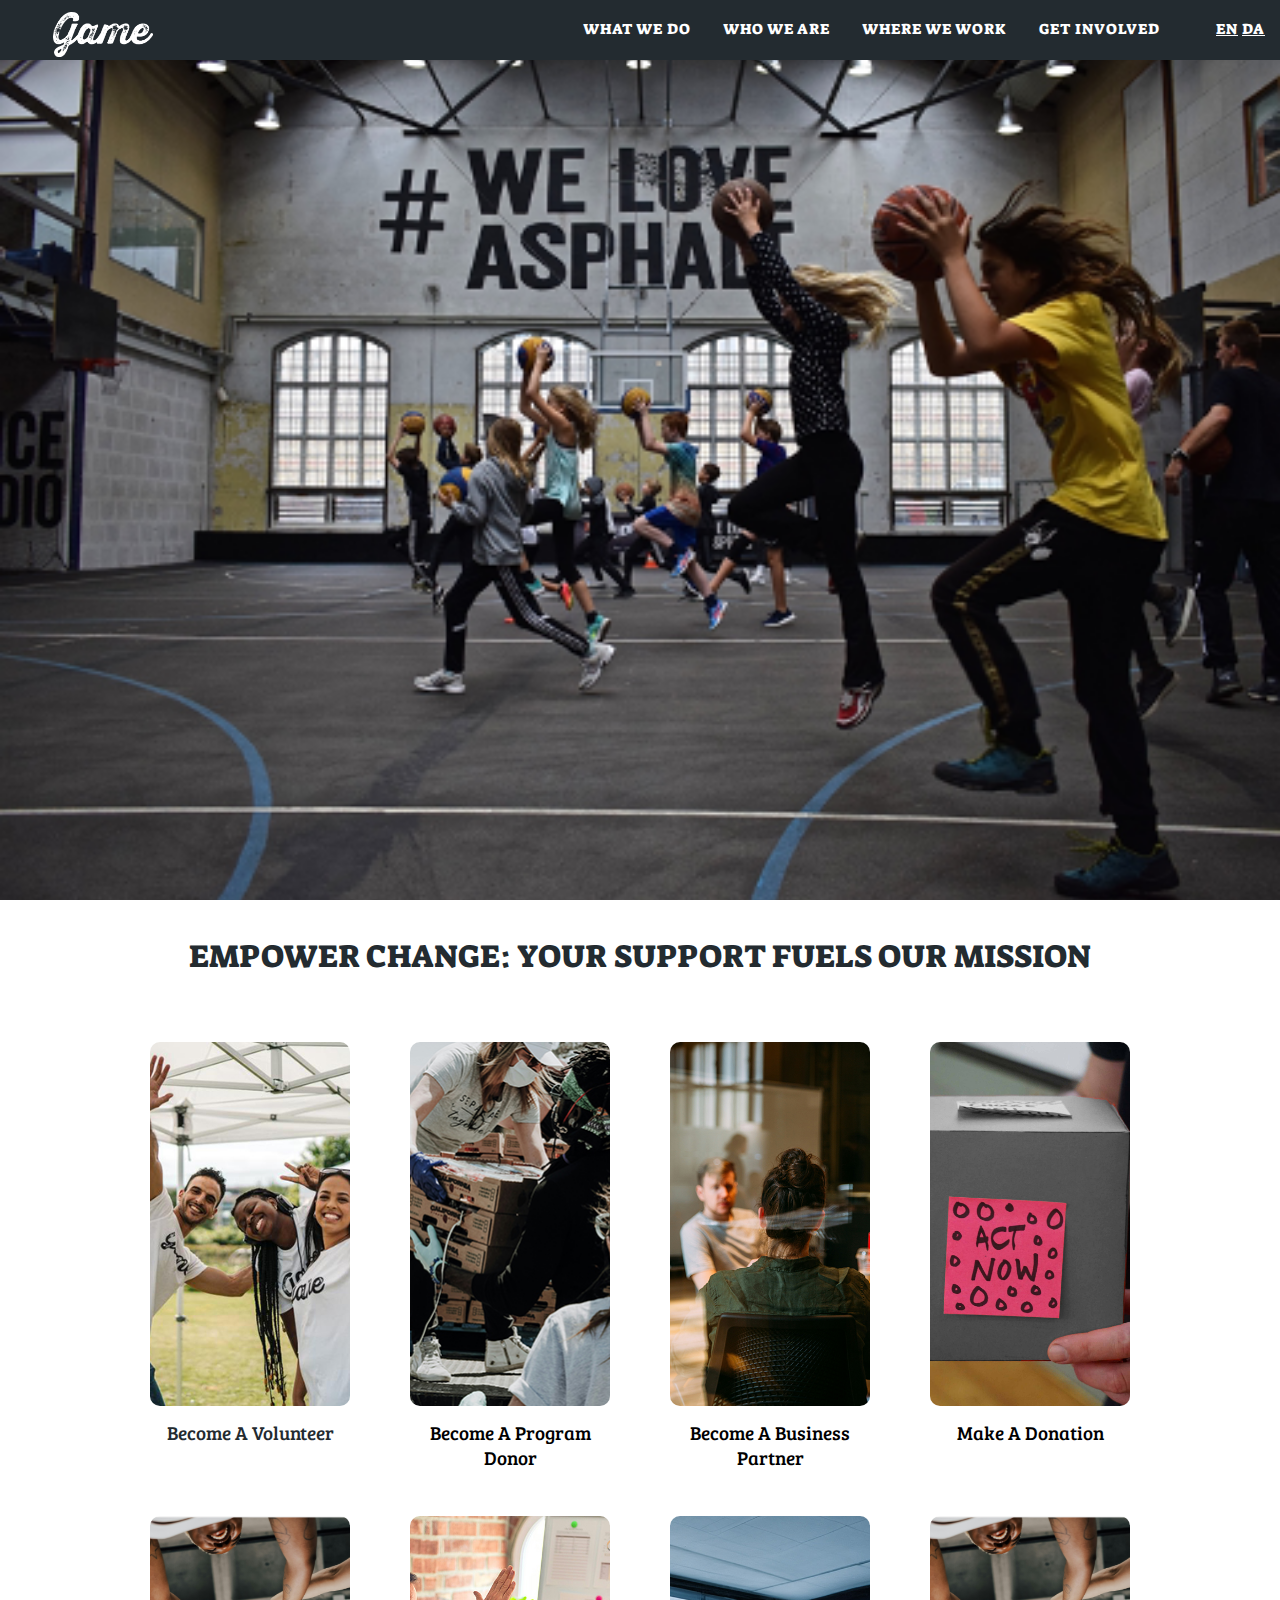
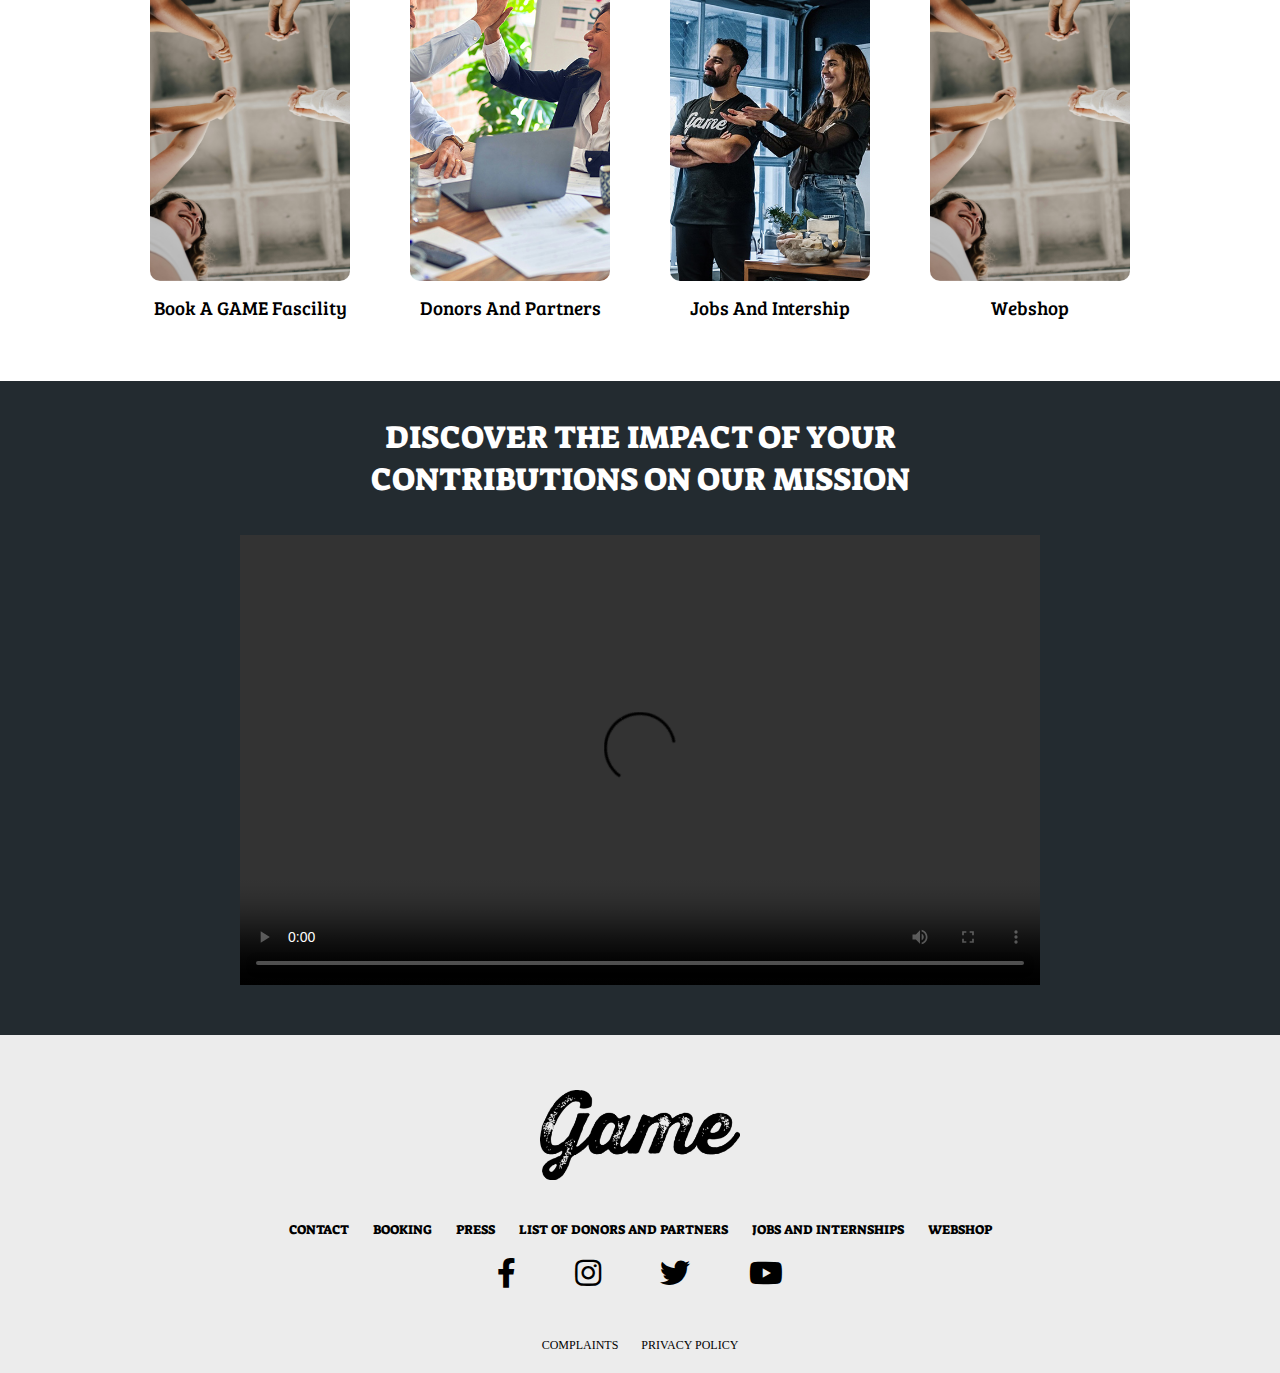
==== commit 9526a8fa: "ændringer" ====
--- a/get-involved.html
+++ b/get-involved.html
@@ -24,12 +24,11 @@
       </div>
     <div class="nav-links" id="navLinks">
       <ul>
-        <li><a href="index.html" id="NavTitle1">WHAT WE DO</a></li>
-        <li><a id="NavTitle2">WHO WE ARE</a></li>
-        <li><a id="NavTitle3"> WHERE WE WORK</a></li>
-        <li><a href="get-involved.html" id="NavTitle4">GET INVOLVED</a></li>  
-        <button onclick="toggleLanguage()">EN</button>
       </ul>
+      <div id="languageToggle" data-lang="en">
+        <button class="CTA3" onclick="toggleLanguage('en')">EN</button>
+        <button class="CTA3" onclick="toggleLanguage('da')">DA</button>
+    </div>
     </div>
     <div class="hamburger">
       <span id="openHam">&#9776;</span> <!--burger-->
@@ -38,6 +37,9 @@
   </nav>
 </header>
 
+  <div>
+    <img src="./img/slogan.png" alt="we-love-asphalt" class="slogan">
+  </div>
 </section>
 
 <!--support us-->
--- a/styles.css
+++ b/styles.css
@@ -49,6 +49,8 @@
     display: flex;
     justify-content: center;
     align-items: center;
+    position: relative;
+    z-index: 2;
   }
   nav {
     width: 100%;
@@ -91,16 +93,7 @@
     width: 100%;
 }
 
-.knap-box{
-    width: 240px;
-    color: #fff;
-    position: absolute;
-    top: 50%;
-    left: 50%;
-    transform: translate(-50%,-50%);
-    text-align: center;
-}
-.join-us-knap{
+.CTA{
     display: inline-block;
     text-decoration: none;
     color: white;
@@ -113,12 +106,20 @@
     font-family: "Bree Serif", serif;
     font-weight: 400;
     font-style: normal;
-
-}
-.join-us-knap:hover{
+    width: 240px;
+    color: #fff;
+    position: absolute;
+    top: 50%;
+    left: 50%;
+    transform: translate(-50%,-50%);
+    text-align: center;
+    border-radius: 5px;
+
+}
+.CTA:hover{
     border: 1px solid #232B30;
-    transition: 1s;
-    transform: scale(1.1);
+    transition: transform 1s;
+    transform: translate(-50%,-50%) scale(1.1);
 }
 
 .logo-1{
@@ -131,16 +132,23 @@
 .languagebutton{
     margin-left: 20px;
 }
+
 .slogan{
     position: relative;
-    top: 120px; 
+    top: -320px; 
     left: 50%; 
-    transform: translate(-50%, -50%); 
-    width: 90%; 
-    max-width: 400px;
+    transform: translateX(-50%);
+    width: 100%;  
+    max-width: 600px;
     height: auto;
-    padding: 60px;
-    text-align: center;
+    text-align: center;
+    transition: top 3s ease, visibility 0.5s ease;
+    z-index: 1;
+}
+
+.slogan.visible{
+    top: calc(50% + 60px);
+    visibility: visible;
 }
 
 .hamburger {
@@ -150,17 +158,16 @@
     color: white;
   }
   
-
-  @media only screen and (max-width: 767px) {
+@media only screen and (max-width: 767px) {
     .hamburger {
         display: flex;
         cursor: pointer;
-      }
-      .hamburger #closeHam {
+    }
+    .hamburger #closeHam {
         display: none;
-      }
-
-      .nav-links {
+    }
+
+    .nav-links {
         display: none;
         flex-direction: column;
         align-items: center;
@@ -172,7 +179,7 @@
         height: calc(100vh - 58px);
         padding-top: 60px;
         gap: 10vh;
-      }
+    }
 
     .nav-links ul li {
       display: block;
@@ -180,15 +187,17 @@
     }
 
     .nav-links.active .slogan,
-    .nav-links.active .join-us-knap {
+    .nav-links.active .CTA {
         display: none;
     }
-}
-
-
-  
-
-
+
+    .CTA {
+        padding: 10px 30px; /* Juster padding for at tilpasse knappen på mindre skærme */
+        font-size: 24px; /* Juster fontstørrelsen for at tilpasse knappen på mindre skærme */
+        width: auto; /* Ændr bredden til auto for at tillade dynamisk tilpasning */
+    }
+}
+  
 
 /*--sort-kasse--*/
 .container {
@@ -210,7 +219,7 @@
     grid-gap: 2%; 
     padding: 2% 2%;
 }
-  
+
 .grid-item {
     color: #fff;
     text-align: center;
@@ -218,26 +227,29 @@
     font-weight: 400;
     font-style: normal;
     font-size: 18px;
-    
-}
+}
+
 .map-icon-white{
     width: 50%;
     max-width: 70px;
     height: auto;
     margin-top: 2%;
 }
+
 .partners-icon-white{
     width: 50%;
     max-width: 70px;
     height: auto;
     margin-top: 2%;
 }
+
 .memebers-icon-white{
     width: 50%;
     max-width: 70px;
     height: auto;
     margin-top: 2%;
 }
+
 .award-white{
     width: 50%;
     height: auto;
@@ -248,115 +260,170 @@
 
 
 /*--om game--*/
-.om-game{
+.om-game {
     width: 100%;
     display: flex;
     justify-content: center;
     align-items: flex-start;
-    height: 50vh;
-}
-  
+    height: 100%;
+}
+
 .content {
     text-align: center;
     width: 70%;
 }
-  
+
 .centered-image {
     width: 200px;
     display: block;
     margin: 20px auto 20px; 
 }
-  
+
 .centered-text {
     justify-content: center;
     align-items: center;
     text-align: center;
     margin-bottom: 20px;
     font-size: 35px;
-    
-}
-  
-.read-more-knap{
+}
+
+.read-more-knap {
     display: inline-block;
     text-decoration: none;
     color: white;
     border: 1px solid #232B30;
-    padding: 14px 35px;
-    font-size: 25px; /*--tekst-størrelse-her--*/
+    padding: 12px 30px; /* Justeret padding for mindre skærme */
+    font-size: 20px; /* Justeret tekststørrelse for mindre skærme */
     background: #232B30;
     position: relative;
     cursor: pointer;
     font-family: "Bree Serif", serif;
     font-weight: 400;
     font-style: normal;
-    
-
-}
-.read-more-knap:hover{
+    border-radius: 5px;
+}
+
+.read-more-knap:hover {
     border: 1px solid #232B30;
     transition: 1s;
     transform: scale(1.1);
 }
+
 
 
 /*--seperations-linje--*/
 .separator-line {
     border-top: 2px solid #232B30;
     width: 80%;
-    margin: 130px auto; /* Juster margenen efter behov */
+    margin: 80px auto; 
     margin-bottom: 0;
 }
 
 
+@media screen and (max-width: 768px) {
+    .content {
+        width: 80%; 
+    }
+}
+
+
+@media screen and (max-width: 480px) {
+    .content {
+        width: 90%; 
+    }
+
+    .centered-text {
+        font-size: 28px; 
+        margin-bottom: 15px; 
+    }
+
+    .read-more-knap {
+        padding: 10px 25px; 
+        font-size: 18px; 
+    }
+
+    .separator-line {
+        margin: 50px auto; 
+    }
+}
 
 /*--GAME FIGHTS FOR--*/
 
-.h1-sort{
-  text-align: center; /* Centrerer teksten vandret */
-  margin-top: 35px; /* Juster topmargenen efter behov */
-  margin-bottom: 35px;
-}
-.h1-sort h1{
+.h1-sort {
+    text-align: center;
+    margin-top: 35px;
+    margin-bottom: 35px;
+}
+
+.h1-sort h1 {
     color: #232B30;
 }
-.h3-sort h3{
-color: #232B30;
+
+.h3-sort h3 {
+    color: #232B30;
 }
 
 .container2 {
     display: flex;
-    justify-content: center;
-    margin-left: 90px;
-    margin-right: 90px;
+    flex-wrap: wrap;
+    justify-content: center;
+    margin-left: 10px; 
+    margin-right: 10px; 
+    margin-bottom: 45px;
     padding-bottom: 35px;
-    margin-bottom: 45px;
-}
-  
+}
+
 .image-wrapper {
-    width: 200px; 
-    height: 350px; 
-    border-radius: 10px; 
-    position: relative;
-    margin: 0 auto;
-}
+    width: calc(50% - 20px);
+    max-width: 200px; 
+    height: auto;
+    border-radius: 10px;
+    margin: 10px;
+    position: relative;
+    margin-left: 30px;
+    margin-right: 30px;
+}
+
 .image-wrapper a {
     text-decoration: none;
-    color: inherit; 
-    width: 200px; 
-    height: 350px; 
+    color: inherit;
+    width: 100%;
+    height: 100%;
     overflow: hidden;
-  }
+}
+
 .image-wrapper img {
-        width: 100%; 
-        height: 100%; 
-        object-fit: cover; 
-        top: 0; 
-        left: 0; 
-        border-radius: 10px;
-}
-  
+    width: 100%;
+    height: 100%;
+    object-fit: cover;
+    top: 0;
+    left: 0;
+    border-radius: 10px;
+}
+
 .image-wrapper h3 {
-    margin-top: 10px; 
+    margin-top: 10px;
+    text-align: center; 
+}
+
+
+@media only screen and (max-width: 500px) {
+    .container2 {
+        margin-left: 5px; 
+        margin-right: 5px; 
+    }
+
+    .image-wrapper {
+        width: calc(50% - 10px); 
+        max-width: 150px; 
+        margin: 5px; 
+    }
+
+    /* Juster margener for at skabe en større afstand mellem de to grupper af billeder */
+    .image-wrapper:nth-child(3),
+    .image-wrapper:nth-child(4) {
+        margin-top: 70px;
+    }
 }
 
 
@@ -417,25 +484,17 @@
 
 
 
-
-
-
-
-
-
-
-
-/*-----------------------STORIES FROM GAME----------------------*/
+/*--STORIES FROM GAME--*/
 .gallery {
     width: 100%;
 }
 
-.gallery-container {
+.gallery-container{
     align-items: center;
     display: flex;
-    height: 400px;
+    height: 300px;
     margin: 0 auto;
-    max-width: 1000px;
+    max-width: 100%;
     position: relative;
 }
 .gallery-item {
@@ -455,7 +514,7 @@
     transform: translateX(-50%);
 }
 
-.gallery-item-2, .gallery-item-4 {
+.gallery-item-2, .gallery-item-4{
     height: 250px;
     opacity: 0.8;
     width: 380px;
@@ -489,7 +548,7 @@
 .gallery-controls {
     display: flex;
     justify-content: center;
-    margin: 25px 0;
+    margin: 0 0;
     height: 100px;
 }
 
@@ -498,9 +557,11 @@
     border: 0;
     cursor: pointer;
     font-size: 30px;
-    margin: 0 50px;
-    padding: 0 12px;
+    margin: 0 100px;
+    padding: 0 5px;
     text-transform: capitalize;
+    font-family:"Bree Serif", serif;
+    font-weight: 100;
 }
 .gallery-controls-button:focus {
     outline: none;
@@ -511,8 +572,8 @@
 }
 
 .gallery-controls-previous::before {
-    border: solid #000;
-    border-width: 0 5px 5px 0;
+    border: solid #232B30;
+    border-width: 0 2px 2px 0;
     content: '';
     display: inline-block;
     height: 5px;
@@ -524,7 +585,7 @@
     transition: left 0.15s ease-in-out;
     width: 5px;
 }
-.gallery-controls-previous:hover::before {
+.gallery-controls-previous:hover::before{
     left: -40px;
 }
 
@@ -533,8 +594,8 @@
 }
 
 .gallery-controls-next::before {
-    border: solid #000;
-    border-width: 0 5px 5px 0;
+    border: solid #232B30;
+    border-width: 0 2px 2px 0;
     content: '';
     display: inline-block;
     height: 5px;
@@ -550,7 +611,7 @@
     right: -40px;
 }
 
-.gallery-nav {
+.gallery-nav{
     bottom: -15px;
     display: flex;
     justify-content: center;
@@ -560,39 +621,55 @@
     width: 100%;
 }
 
-.gallery nav li {
+.gallery-nav li{
     background: #ccc;
     border-radius: 50%;
     height: 10px;
     margin: 0 16px;
     width: 10px;
 }
-.gallery-nav li.gallery-item-selected {
+.gallery-nav li.gallery-item-selected{
     background: #555;
 }
-
-
-
-
-
-
-
-
-
-
-
-
-
-
-
-
-
-
-
-
-
-
-/*------------Video-----------*/
+.button-container {
+    display: flex;
+    justify-content: center; 
+    align-items: center; 
+    width: 100%; 
+    margin-top: 5px; 
+    margin-bottom: 20px;
+}
+.see-more-button {
+    display: inline-block;
+    text-decoration: none;
+    color: white;
+    border: 1px solid #232B30;
+    padding: 12px 30px; /* Justeret padding for mindre skærme */
+    font-size: 20px; /* Justeret tekststørrelse for mindre skærme */
+    background: #232B30;
+    position: relative;
+    cursor: pointer;
+    font-family: "Bree Serif", serif;
+    font-weight: 400;
+    font-style: normal;
+    border-radius: 5px;
+}
+
+.see-more-button:hover {
+    border: 1px solid #232B30;
+    transition: 1s;
+    transform: scale(1.1);
+}
+
+
+
+
+
+
+
+
+
+/*---Video---*/
 .video-box {
     position: relative; 
     width: 100%;
@@ -618,6 +695,8 @@
     max-height: 80%; 
     margin-bottom: 50px;
 }
+
+
 
 /*--newsletter--*/
 
@@ -629,8 +708,11 @@
     padding-bottom: 40px;
    
 }
-.h3-hvid h3{
+.news{
     color: #fff;
+    margin-bottom: 30px;
+    margin-top: 20px;
+    margin-right: 10px;
 } 
 
 input[type="email"] {
@@ -646,7 +728,7 @@
     width: 600px;
 }
 
-button2 {
+.signupknap {
     margin-left: 10px;
     margin-top: 15px;
     margin-bottom: 1px;
@@ -661,18 +743,12 @@
     box-shadow: 0 0 0 5px white;
     border: none;
 }
- 
-button:hover {
-
-}
-
-
-
-
-
-
-
-
+
+.signupknap:hover {
+    transition: 1s;
+    transform: scale(1.1);
+    
+}
 
 
 
@@ -757,3 +833,24 @@
     padding-bottom: 35px;
     margin: 55px 230px;
 }
+
+/*For Danish Text Translations*/
+#navTitle1, #navTitle2, #navTitle3, #navTitle4 {
+color: white;
+display: block;
+visibility: visible;
+opacity: 1;
+}
+
+.CTA3 {
+    color: white;
+    text-decoration: underline;
+    font-size: 15px; /*--tekst-størrelse-her--*/
+    font-family: "Suez One", serif;
+    font-weight: 400;
+    font-style: normal;
+    margin-top: 8px;
+    letter-spacing: 1px;
+    background-color: transparent;
+    border: none;
+}
